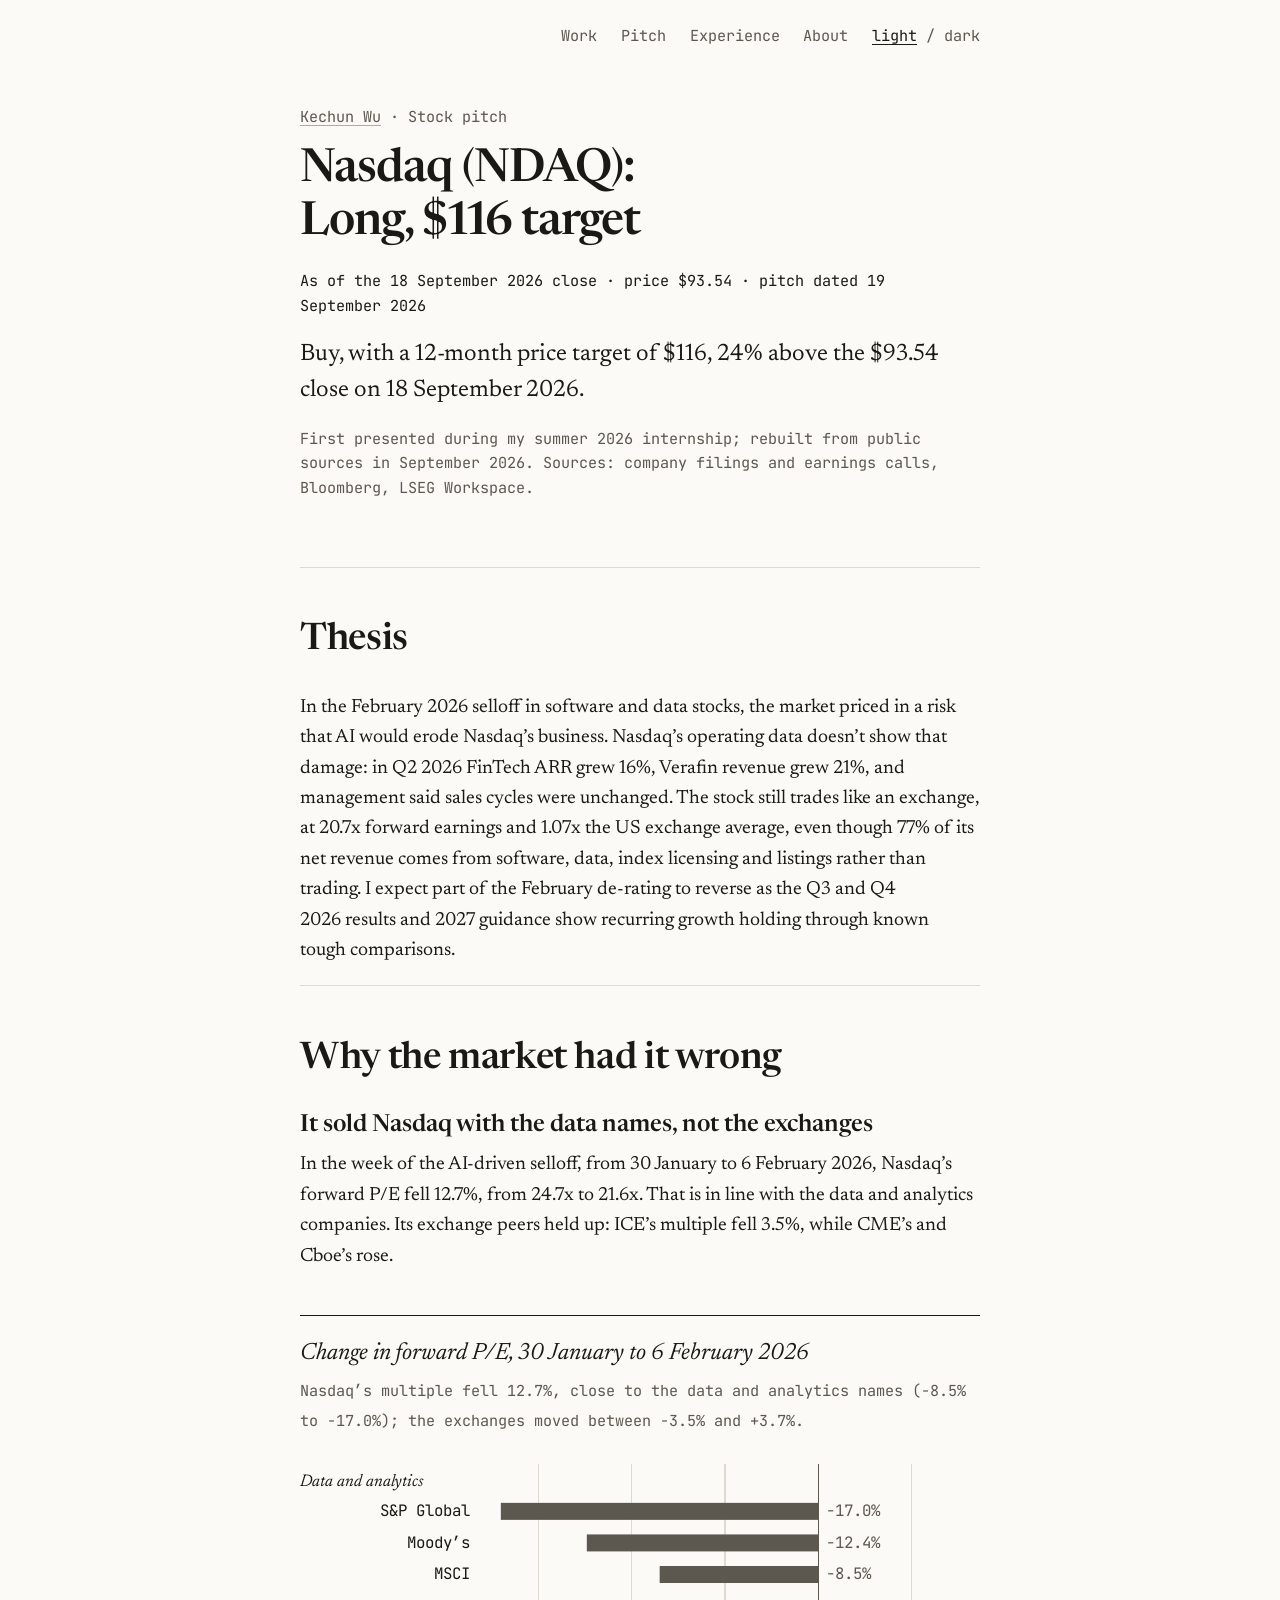
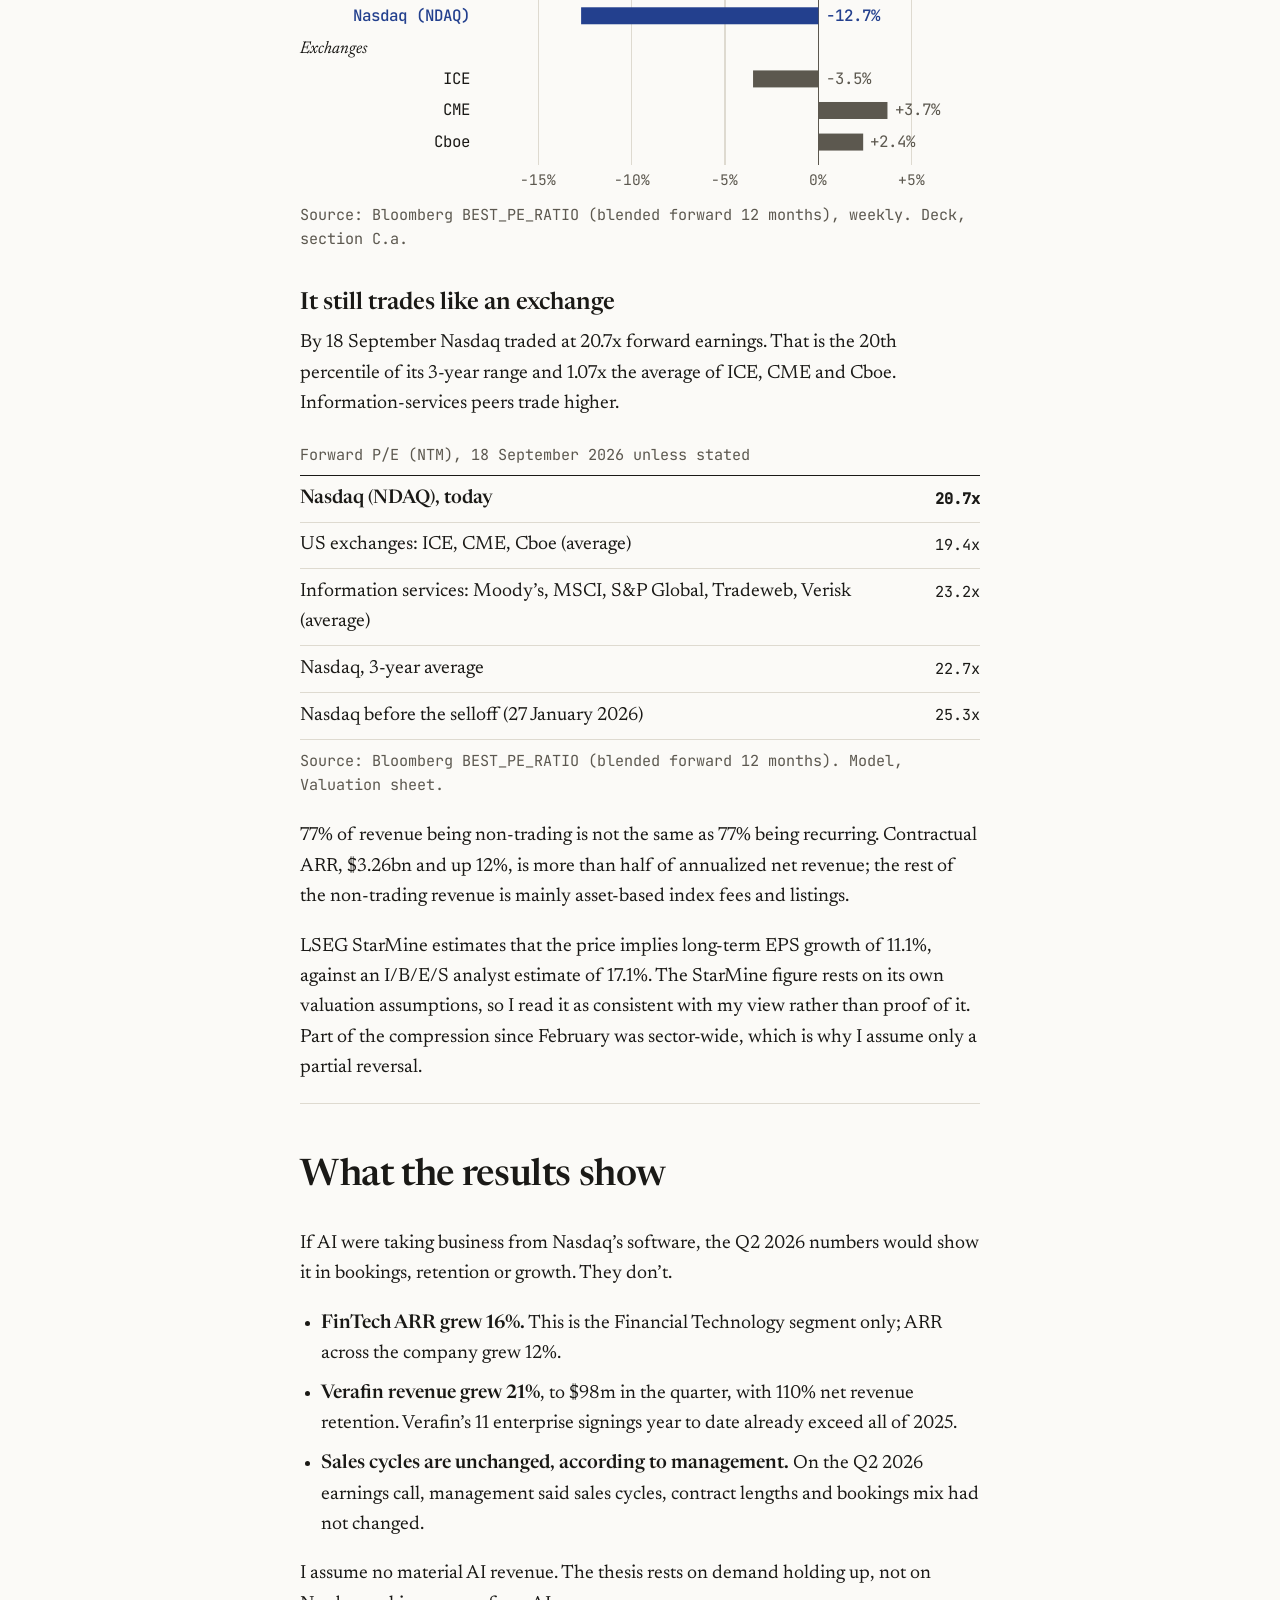
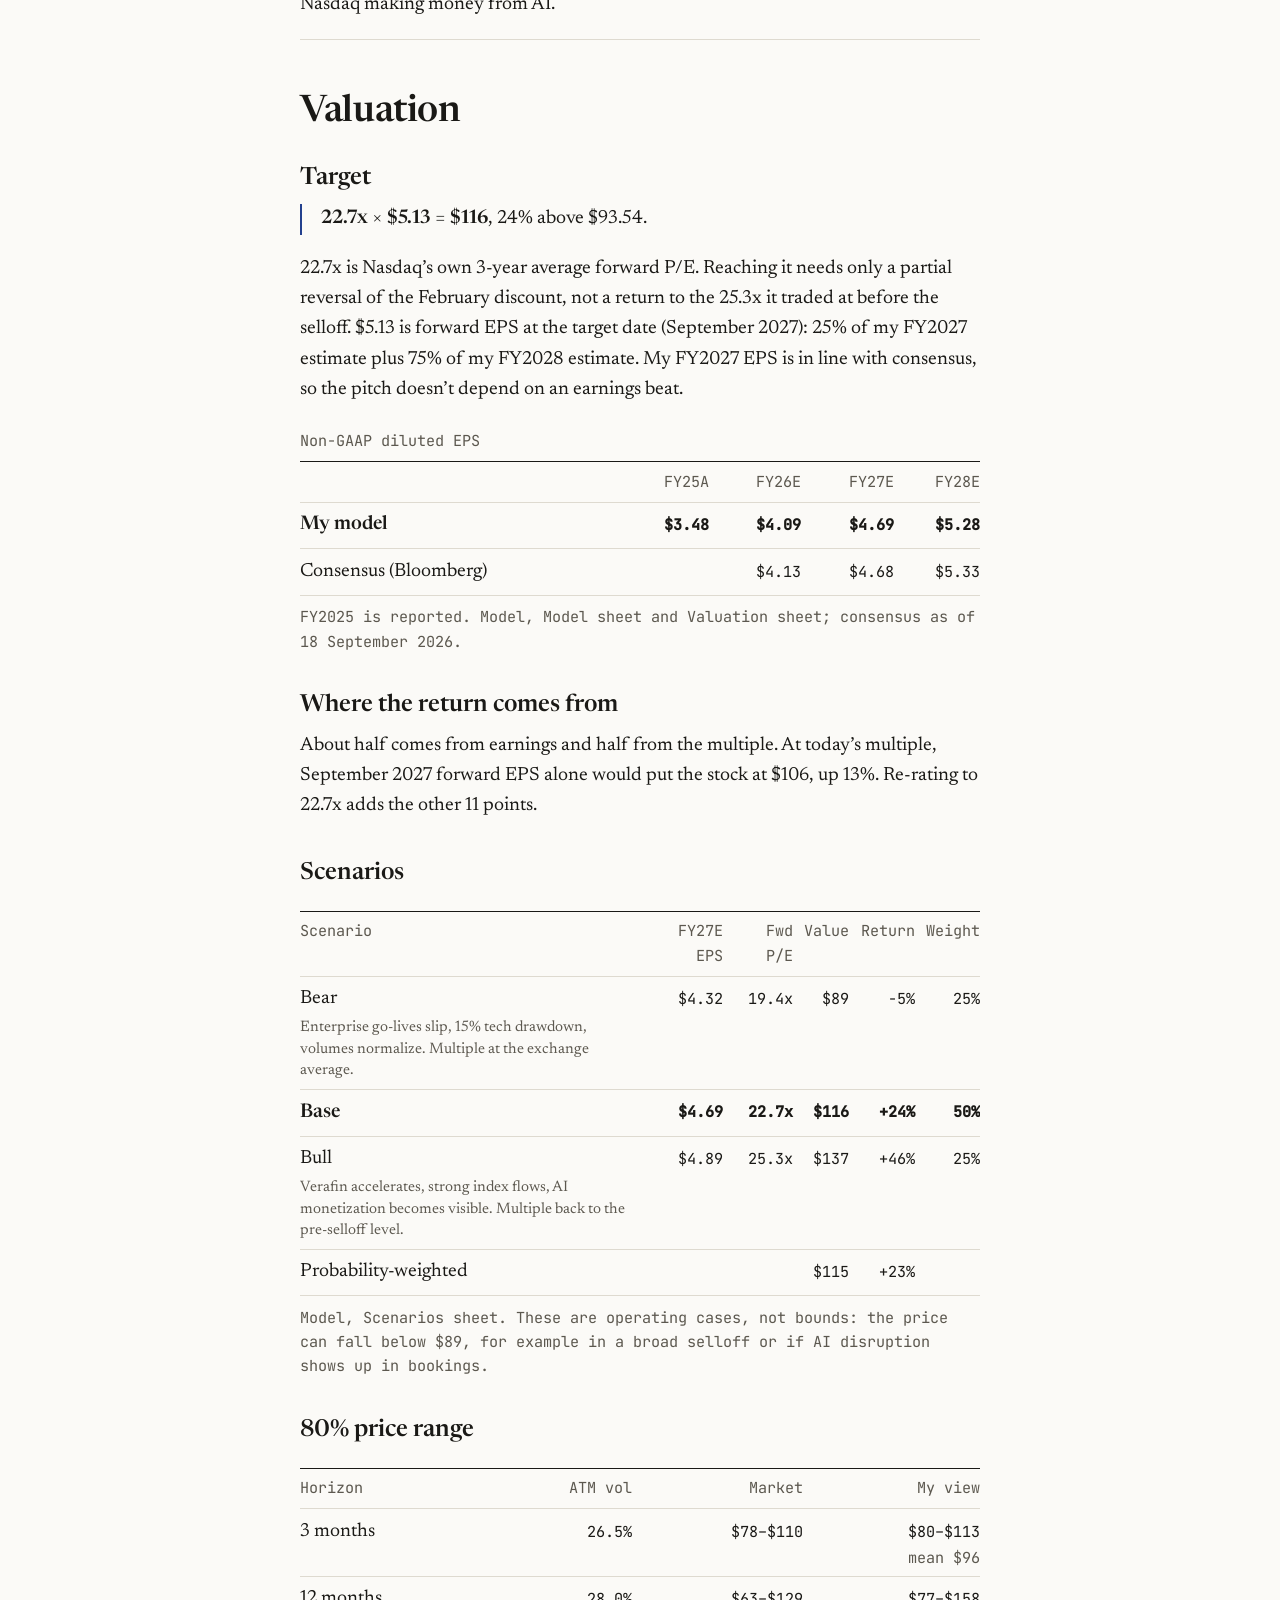
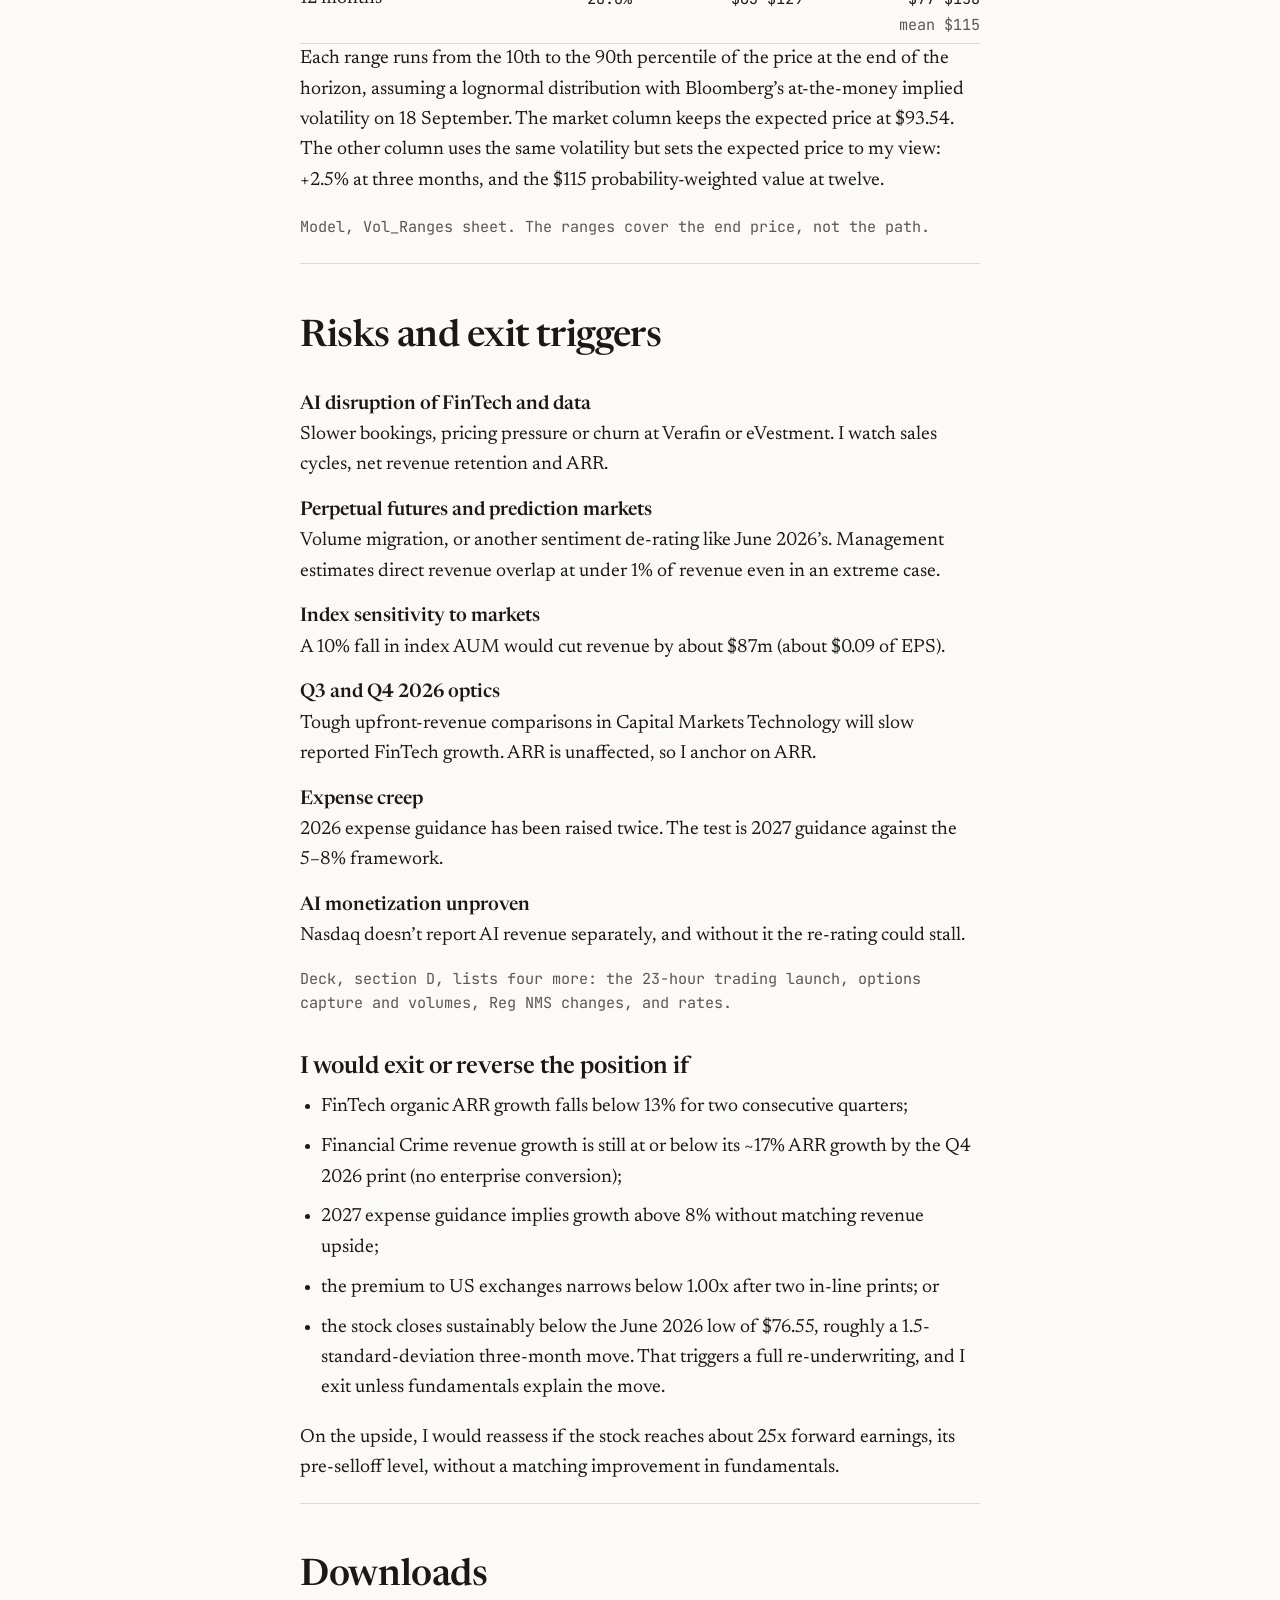
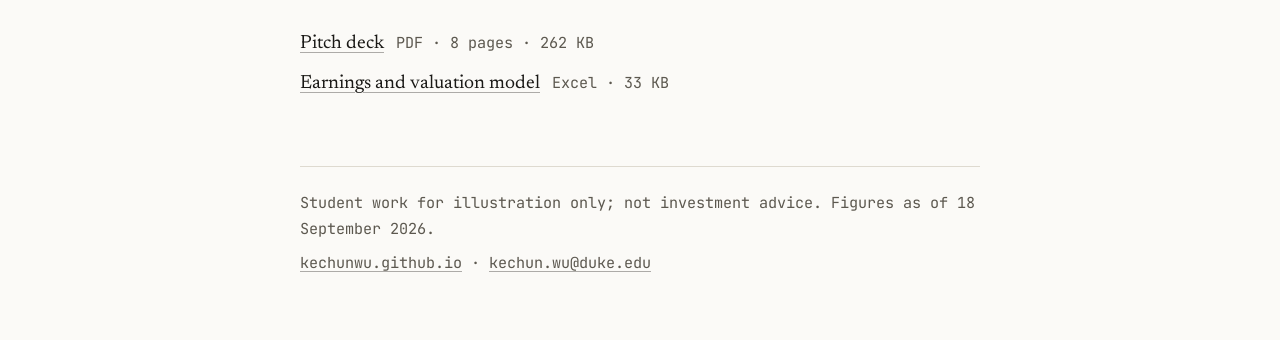
==== pitches/ndaq/index.html @ 81fe4d4b "Add NDAQ stock pitch page and homepage entry New static page at /pitches/ndaq/ presenting the Nasdaq" ====
<!doctype html>
<html lang="en">
<head>
<meta charset="utf-8">
<meta name="viewport" content="width=device-width, initial-scale=1">
<title>Nasdaq (NDAQ): Long, $116 target · Kechun Wu</title>
<meta name="description" content="Kechun Wu’s long pitch on Nasdaq (NDAQ), as of the 18 September 2026 close: Buy, 12-month target $116. Built from public filings, Bloomberg and LSEG data.">
<meta name="author" content="Kechun Wu">
<link rel="canonical" href="https://kechunwu.github.io/pitches/ndaq/">
<meta name="color-scheme" content="light dark">
<meta name="theme-color" content="#FBFAF7" media="(prefers-color-scheme: light)">
<meta name="theme-color" content="#1C1A17" media="(prefers-color-scheme: dark)">

<meta property="og:type" content="article">
<meta property="og:site_name" content="Kechun Wu">
<meta property="og:url" content="https://kechunwu.github.io/pitches/ndaq/">
<meta property="og:title" content="Nasdaq (NDAQ): Long, $116 target">
<meta property="og:description" content="Stock pitch by Kechun Wu, as of the 18 September 2026 close. Student work; not investment advice.">
<meta name="twitter:card" content="summary">

<link rel="icon" href="/favicon.svg" type="image/svg+xml">
<link rel="apple-touch-icon" href="/assets/img/apple-touch-icon.png">
<link rel="preload" href="/assets/fonts/newsreader-400.woff2" as="font" type="font/woff2" crossorigin>
<link rel="preload" href="/assets/fonts/newsreader-600.woff2" as="font" type="font/woff2" crossorigin>
<script>
  try { var t = localStorage.getItem("theme"); if (t === "light" || t === "dark") document.documentElement.dataset.theme = t; } catch (e) {}
  document.documentElement.classList.add("js");
</script>
<link rel="stylesheet" href="/assets/site.css">
</head>
<body class="pitch">
<a class="skip" href="#thesis">Skip to the thesis</a>

<!-- All figures on this page come from the deck and model in /pitches/ndaq/source/
     (data as of the 18-Sep-2026 close). Do not update them from later prices. -->

<header class="masthead">
  <nav class="topbar" aria-label="Site">
    <a href="/#work">Work</a>
    <a href="/#pitch">Pitch</a>
    <a href="/#experience">Experience</a>
    <a href="/#about">About</a>
    <button type="button" class="theme-toggle" id="theme-toggle" aria-label="light / dark theme">
      <span data-mode="light">light</span> / <span data-mode="dark">dark</span>
    </button>
  </nav>

  <p class="meta crumb"><a href="/">Kechun Wu</a> · Stock pitch</p>
  <h1>Nasdaq (NDAQ): Long, $116 target</h1>

  <p class="asof meta">As of the 18 September 2026 close · price $93.54 · pitch dated 19 September 2026</p>

  <p class="intro">Buy, with a 12-month price target of $116, 24% above the $93.54 close on 18 September 2026.</p>

  <p class="provenance meta">First presented during my summer 2026 internship; rebuilt from public sources in September 2026. Sources: company filings and earnings calls, Bloomberg, LSEG Workspace.</p>
</header>

<main>
<!-- ===================== 1. THESIS ===================== -->
<section id="thesis" class="section">
  <h2>Thesis</h2>
  <p>In the February 2026 selloff in software and data stocks, the market priced in a risk that AI would erode Nasdaq’s business. Nasdaq’s operating data doesn’t show that damage: in Q2 2026 FinTech ARR grew 16%, Verafin revenue grew 21%, and management said sales cycles were unchanged. The stock still trades like an exchange, at 20.7x forward earnings and 1.07x the US exchange average, even though 77% of its net revenue comes from software, data, index licensing and listings rather than trading. I expect part of the February de-rating to reverse as the Q3 and Q4 2026 results and 2027 guidance show recurring growth holding through known tough comparisons.</p>
</section>

<!-- ===================== 2. WHY THE MARKET HAD IT WRONG ===================== -->
<section id="mispricing" class="section">
  <h2>Why the market had it wrong</h2>

  <h3>It sold Nasdaq with the data names, not the exchanges</h3>
  <p>In the week of the AI-driven selloff, from 30 January to 6 February 2026, Nasdaq’s forward P/E fell 12.7%, from 24.7x to 21.6x. That is in line with the data and analytics companies. Its exchange peers held up: ICE’s multiple fell 3.5%, while CME’s and Cboe’s rose.</p>

  <figure class="chart" id="drawdown">
    <figcaption class="chart-head">
      <span class="chart-title" id="dd-title">Change in forward P/E, 30 January to 6 February 2026</span>
      <span class="meta" id="dd-desc">Nasdaq’s multiple fell 12.7%, close to the data and analytics names (−8.5% to −17.0%); the exchanges moved between −3.5% and +3.7%.</span>
    </figcaption>
    <div class="chart-svg">
      <svg viewBox="0 0 560 284" role="img" aria-labelledby="dd-title dd-desc">
        <line class="grid" x1="196.2" x2="196.2" y1="14" y2="262"/>
        <text x="196.2" y="278" text-anchor="middle">−15%</text>
        <line class="grid" x1="273.1" x2="273.1" y1="14" y2="262"/>
        <text x="273.1" y="278" text-anchor="middle">−10%</text>
        <line class="grid" x1="350.0" x2="350.0" y1="14" y2="262"/>
        <text x="350.0" y="278" text-anchor="middle">−5%</text>
        <line class="axis" x1="426.9" x2="426.9" y1="14" y2="262"/>
        <text x="426.9" y="278" text-anchor="middle">0%</text>
        <line class="grid" x1="503.8" x2="503.8" y1="14" y2="262"/>
        <text x="503.8" y="278" text-anchor="middle">+5%</text>
        <text class="grp" x="0" y="32">Data and analytics</text>
        <text class="name" x="140" y="57" text-anchor="end">S&amp;P Global</text>
        <rect class="bar" x="165.4" y="46" width="261.5" height="14"/>
        <text class="val" x="432.9" y="57">−17.0%</text>
        <text class="name" x="140" y="83" text-anchor="end">Moody’s</text>
        <rect class="bar" x="236.2" y="72" width="190.8" height="14"/>
        <text class="val" x="432.9" y="83">−12.4%</text>
        <text class="name" x="140" y="109" text-anchor="end">MSCI</text>
        <rect class="bar" x="296.2" y="98" width="130.8" height="14"/>
        <text class="val" x="432.9" y="109">−8.5%</text>
        <text class="name key" x="140" y="143" text-anchor="end">Nasdaq (NDAQ)</text>
        <rect class="bar key" x="231.5" y="132" width="195.4" height="14"/>
        <text class="val key" x="432.9" y="143">−12.7%</text>
        <text class="grp" x="0" y="170">Exchanges</text>
        <text class="name" x="140" y="195" text-anchor="end">ICE</text>
        <rect class="bar" x="373.1" y="184" width="53.8" height="14"/>
        <text class="val" x="432.9" y="195">−3.5%</text>
        <text class="name" x="140" y="221" text-anchor="end">CME</text>
        <rect class="bar" x="426.9" y="210" width="56.9" height="14"/>
        <text class="val" x="489.8" y="221">+3.7%</text>
        <text class="name" x="140" y="247" text-anchor="end">Cboe</text>
        <rect class="bar" x="426.9" y="236" width="36.9" height="14"/>
        <text class="val" x="469.8" y="247">+2.4%</text>
      </svg>
    </div>
    <p class="meta chart-source">Source: Bloomberg BEST_PE_RATIO (blended forward 12 months), weekly. Deck, section C.a.</p>
  </figure>

  <h3>It still trades like an exchange</h3>
  <p>By 18 September Nasdaq traded at 20.7x forward earnings. That is the 20th percentile of its 3-year range and 1.07x the average of ICE, CME and Cboe. Information-services peers trade higher.</p>

  <div class="table-wrap">
    <table>
      <caption class="meta">Forward P/E (NTM), 18 September 2026 unless stated</caption>
      <tbody>
        <tr class="key"><th scope="row">Nasdaq (NDAQ), today</th><td>20.7x</td></tr>
        <tr><th scope="row">US exchanges: ICE, CME, Cboe (average)</th><td>19.4x</td></tr>
        <tr><th scope="row">Information services: Moody’s, MSCI, S&amp;P Global, Tradeweb, Verisk (average)</th><td>23.2x</td></tr>
        <tr><th scope="row">Nasdaq, 3-year average</th><td>22.7x</td></tr>
        <tr><th scope="row">Nasdaq before the selloff (27 January 2026)</th><td>25.3x</td></tr>
      </tbody>
    </table>
  </div>
  <p class="meta table-note">Source: Bloomberg BEST_PE_RATIO (blended forward 12 months). Model, Valuation sheet.</p>

  <p>77% of revenue being non-trading is not the same as 77% being recurring. Contractual ARR, $3.26bn and up 12%, is more than half of annualized net revenue; the rest of the non-trading revenue is mainly asset-based index fees and listings.</p>
  <p>LSEG StarMine estimates that the price implies long-term EPS growth of 11.1%, against an I/B/E/S analyst estimate of 17.1%. The StarMine figure rests on its own valuation assumptions, so I read it as consistent with my view rather than proof of it. Part of the compression since February was sector-wide, which is why I assume only a partial reversal.</p>
</section>

<!-- ===================== 3. WHAT THE RESULTS SHOW ===================== -->
<section id="results" class="section">
  <h2>What the results show</h2>
  <p>If AI were taking business from Nasdaq’s software, the Q2 2026 numbers would show it in bookings, retention or growth. They don’t.</p>
  <ul class="plain">
    <li><strong>FinTech ARR grew 16%.</strong> This is the Financial Technology segment only; ARR across the company grew 12%.</li>
    <li><strong>Verafin revenue grew 21%</strong>, to $98m in the quarter, with 110% net revenue retention. Verafin’s 11 enterprise signings year to date already exceed all of 2025.</li>
    <li><strong>Sales cycles are unchanged, according to management.</strong> On the Q2 2026 earnings call, management said sales cycles, contract lengths and bookings mix had not changed.</li>
  </ul>
  <p>I assume no material AI revenue. The thesis rests on demand holding up, not on Nasdaq making money from AI.</p>
</section>

<!-- ===================== 4. VALUATION ===================== -->
<section id="valuation" class="section">
  <h2>Valuation</h2>

  <h3>Target</h3>
  <p class="finding"><strong>22.7x × $5.13 = $116</strong>, 24% above $93.54.</p>
  <p>22.7x is Nasdaq’s own 3-year average forward P/E. Reaching it needs only a partial reversal of the February discount, not a return to the 25.3x it traded at before the selloff. $5.13 is forward EPS at the target date (September 2027): 25% of my FY2027 estimate plus 75% of my FY2028 estimate. My FY2027 EPS is in line with consensus, so the pitch doesn’t depend on an earnings beat.</p>

  <div class="table-wrap">
    <table class="num">
      <caption class="meta">Non-GAAP diluted EPS</caption>
      <thead><tr><th scope="col"></th><th scope="col">FY25A</th><th scope="col">FY26E</th><th scope="col">FY27E</th><th scope="col">FY28E</th></tr></thead>
      <tbody>
        <tr class="key"><th scope="row">My model</th><td>$3.48</td><td>$4.09</td><td>$4.69</td><td>$5.28</td></tr>
        <tr><th scope="row">Consensus (Bloomberg)</th><td></td><td>$4.13</td><td>$4.68</td><td>$5.33</td></tr>
      </tbody>
    </table>
  </div>
  <p class="meta table-note">FY2025 is reported. Model, Model sheet and Valuation sheet; consensus as of 18 September 2026.</p>

  <h3>Where the return comes from</h3>
  <p>About half comes from earnings and half from the multiple. At today’s multiple, September 2027 forward EPS alone would put the stock at $106, up 13%. Re-rating to 22.7x adds the other 11 points.</p>

  <h3>Scenarios</h3>
  <div class="table-wrap">
    <table class="num scenarios">
      <thead><tr><th scope="col">Scenario</th><th scope="col">FY27E EPS</th><th scope="col">Fwd P/E</th><th scope="col">Value</th><th scope="col">Return</th><th scope="col">Weight</th></tr></thead>
      <tbody>
        <tr><th scope="row">Bear<span class="desc">Enterprise go-lives slip, 15% tech drawdown, volumes normalize. Multiple at the exchange average.</span></th><td>$4.32</td><td>19.4x</td><td>$89</td><td>−5%</td><td>25%</td></tr>
        <tr class="key"><th scope="row">Base</th><td>$4.69</td><td>22.7x</td><td>$116</td><td>+24%</td><td>50%</td></tr>
        <tr><th scope="row">Bull<span class="desc">Verafin accelerates, strong index flows, AI monetization becomes visible. Multiple back to the pre-selloff level.</span></th><td>$4.89</td><td>25.3x</td><td>$137</td><td>+46%</td><td>25%</td></tr>
        <tr class="total"><th scope="row">Probability-weighted</th><td></td><td></td><td>$115</td><td>+23%</td><td></td></tr>
      </tbody>
    </table>
  </div>
  <p class="meta table-note">Model, Scenarios sheet. These are operating cases, not bounds: the price can fall below $89, for example in a broad selloff or if AI disruption shows up in bookings.</p>

  <h3>80% price range</h3>
  <div class="table-wrap">
    <table class="num">
      <thead><tr><th scope="col">Horizon</th><th scope="col">ATM vol</th><th scope="col">Market</th><th scope="col">My view</th></tr></thead>
      <tbody>
        <tr><th scope="row">3 months</th><td>26.5%</td><td>$78–$110</td><td>$80–$113<span class="desc">mean $96</span></td></tr>
        <tr><th scope="row">12 months</th><td>28.0%</td><td>$63–$129</td><td>$77–$158<span class="desc">mean $115</span></td></tr>
      </tbody>
    </table>
  </div>
  <p>Each range runs from the 10th to the 90th percentile of the price at the end of the horizon, assuming a lognormal distribution with Bloomberg’s at-the-money implied volatility on 18 September. The market column keeps the expected price at $93.54. The other column uses the same volatility but sets the expected price to my view: +2.5% at three months, and the $115 probability-weighted value at twelve.</p>
  <p class="meta table-note">Model, Vol_Ranges sheet. The ranges cover the end price, not the path.</p>
</section>

<!-- ===================== 5. RISKS AND EXIT TRIGGERS ===================== -->
<section id="risks" class="section">
  <h2>Risks and exit triggers</h2>
  <dl class="risks">
    <dt>AI disruption of FinTech and data</dt>
    <dd>Slower bookings, pricing pressure or churn at Verafin or eVestment. I watch sales cycles, net revenue retention and ARR.</dd>
    <dt>Perpetual futures and prediction markets</dt>
    <dd>Volume migration, or another sentiment de-rating like June 2026’s. Management estimates direct revenue overlap at under 1% of revenue even in an extreme case.</dd>
    <dt>Index sensitivity to markets</dt>
    <dd>A 10% fall in index AUM would cut revenue by about $87m (about $0.09 of EPS).</dd>
    <dt>Q3 and Q4 2026 optics</dt>
    <dd>Tough upfront-revenue comparisons in Capital Markets Technology will slow reported FinTech growth. ARR is unaffected, so I anchor on ARR.</dd>
    <dt>Expense creep</dt>
    <dd>2026 expense guidance has been raised twice. The test is 2027 guidance against the 5–8% framework.</dd>
    <dt>AI monetization unproven</dt>
    <dd>Nasdaq doesn’t report AI revenue separately, and without it the re-rating could stall.</dd>
  </dl>
  <p class="meta table-note">Deck, section D, lists four more: the 23-hour trading launch, options capture and volumes, Reg NMS changes, and rates.</p>

  <h3>I would exit or reverse the position if</h3>
  <ul class="plain">
    <li>FinTech organic ARR growth falls below 13% for two consecutive quarters;</li>
    <li>Financial Crime revenue growth is still at or below its ~17% ARR growth by the Q4 2026 print (no enterprise conversion);</li>
    <li>2027 expense guidance implies growth above 8% without matching revenue upside;</li>
    <li>the premium to US exchanges narrows below 1.00x after two in-line prints; or</li>
    <li>the stock closes sustainably below the June 2026 low of $76.55, roughly a 1.5-standard-deviation three-month move. That triggers a full re-underwriting, and I exit unless fundamentals explain the move.</li>
  </ul>
  <p>On the upside, I would reassess if the stock reaches about 25x forward earnings, its pre-selloff level, without a matching improvement in fundamentals.</p>
</section>

<!-- ===================== 6. WHAT'S HAPPENED SINCE ===================== -->
<!-- PLACEHOLDER for Kechun to fill in. The section is hidden until you do:
     write the update in the <p> below (date it, e.g. "As of [date]: ..."),
     then delete the `hidden` attribute on the <section>. Keep the figures
     above unchanged; they are as of the 18-Sep-2026 close. -->
<section id="since" class="section" hidden>
  <h2>What’s happened since</h2>
  <p></p>
</section>

<!-- ===================== 7. DOWNLOADS ===================== -->
<section id="downloads" class="section">
  <h2>Downloads</h2>
  <ul class="plain downloads">
    <li><a href="/pitches/ndaq/source/Kechun_Wu_NDAQ_Long.pdf">Pitch deck</a> <span class="meta">PDF · 8 pages · 262 KB</span></li>
    <li><a href="/pitches/ndaq/source/Kechun_Wu_NDAQ_Model.xlsx">Earnings and valuation model</a> <span class="meta">Excel · 33 KB</span></li>
  </ul>
</section>
</main>

<footer class="colophon">
  <p>Student work for illustration only; not investment advice. Figures as of 18 September 2026.</p>
  <p><a href="/">kechunwu.github.io</a> · <a href="mailto:kechun.wu@duke.edu">kechun.wu@duke.edu</a></p>
</footer>

<script src="/assets/site.js" defer></script>
</body>
</html>
---- assets/site.css ----
/* kechunwu.github.io — one serif, one mono, one accent. */

@font-face { font-family: "Newsreader"; src: url("/assets/fonts/newsreader-400.woff2") format("woff2"); font-weight: 400; font-style: normal; font-display: swap; }
@font-face { font-family: "Newsreader"; src: url("/assets/fonts/newsreader-400-italic.woff2") format("woff2"); font-weight: 400; font-style: italic; font-display: swap; }
@font-face { font-family: "Newsreader"; src: url("/assets/fonts/newsreader-600.woff2") format("woff2"); font-weight: 600; font-style: normal; font-display: swap; }
@font-face { font-family: "JetBrains Mono"; src: url("/assets/fonts/jetbrains-mono-400.woff2") format("woff2"); font-weight: 400; font-style: normal; font-display: swap; }
@font-face { font-family: "JetBrains Mono"; src: url("/assets/fonts/jetbrains-mono-500.woff2") format("woff2"); font-weight: 500; font-style: normal; font-display: swap; }

:root {
  --paper: #FBFAF7;
  --ink: #1A1916;
  --muted: #5C584F;
  --rule: #DEDAD0;
  --accent: #23408E;
  --accent-wash: rgba(35, 64, 142, .07);
  --up: #1E6B3C;
  --down: #A3312A;
  --serif: "Newsreader", "Iowan Old Style", "Palatino Linotype", Georgia, serif;
  --mono: "JetBrains Mono", ui-monospace, "SFMono-Regular", Menlo, Consolas, monospace;
  /* 1.25 type scale on a 19px base */
  --step--2: .64rem;
  --step--1: .8rem;
  --step-0: 1rem;
  --step-1: 1.25rem;
  --step-2: 1.5625rem;
  --step-3: 1.953rem;
  --step-4: clamp(2.441rem, 7vw, 3.815rem);
  --text: 680px;
  --wide: 960px;
  --gutter: 16px;
  color-scheme: light;
}
@media (prefers-color-scheme: dark) {
  :root:not([data-theme="light"]) {
    --paper: #1C1A17; --ink: #ECE7DD; --muted: #A69F92; --rule: #3A3630;
    --accent: #A3B8F0; --accent-wash: rgba(163, 184, 240, .13);
    --up: #74C493; --down: #F0928A; color-scheme: dark;
  }
}
:root[data-theme="dark"] {
  --paper: #1C1A17; --ink: #ECE7DD; --muted: #A69F92; --rule: #3A3630;
  --accent: #A3B8F0; --accent-wash: rgba(163, 184, 240, .13);
  --up: #74C493; --down: #F0928A; color-scheme: dark;
}

*, *::before, *::after { box-sizing: border-box; }
html { font-size: 19px; -webkit-text-size-adjust: 100%; text-size-adjust: 100%; hanging-punctuation: first allow-end last; }
@media (max-width: 480px) { html { font-size: 18px; } }
body {
  margin: 0; background: var(--paper); color: var(--ink);
  font: 400 var(--step-0)/1.6 var(--serif);
  font-variant-numeric: lining-nums proportional-nums;
  font-kerning: normal; text-rendering: optimizeLegibility; -webkit-font-smoothing: antialiased;
  overflow-x: clip;
}
::selection { background: var(--accent); color: var(--paper); }

/* ---------- Column ---------- */
.masthead, .section, .colophon {
  width: min(var(--text), 100% - 2 * var(--gutter));
  margin-inline: auto;
}
.breakout {
  width: min(var(--wide), 100vw - 2 * var(--gutter));
  margin-left: 50%; transform: translateX(-50%);
}

/* ---------- Type ---------- */
h1, h2, h3 { font-weight: 600; line-height: 1.15; margin: 0; text-wrap: balance; }
h1 { font-size: var(--step-4); letter-spacing: -.02em; }
h2 { font-size: var(--step-3); letter-spacing: -.01em; margin-bottom: 1.6rem; }
h3 { font-size: var(--step-2); }
p { margin: 0 0 1rem; text-wrap: pretty; }
em, .question { font-style: italic; }
strong { font-weight: 600; }

a { color: inherit; text-decoration: underline; text-decoration-color: color-mix(in srgb, var(--ink) 35%, transparent); text-decoration-thickness: 1px; text-underline-offset: .2em; transition: color .15s, text-decoration-color .15s; }
a:hover { color: var(--accent); text-decoration-color: var(--accent); }
:focus-visible { outline: 2px solid var(--accent); outline-offset: 3px; border-radius: 2px; }

.meta, .stack, .live, .pron, .topbar, .colophon, time {
  font-family: var(--mono); font-size: var(--step--1); font-variant-numeric: tabular-nums; letter-spacing: 0;
}
.meta { color: var(--muted); }

.skip { position: absolute; left: -9999px; }
.skip:focus { left: var(--gutter); top: var(--gutter); background: var(--paper); padding: .3rem .6rem; z-index: 10; }
.sr-only { position: absolute; width: 1px; height: 1px; overflow: hidden; clip: rect(0 0 0 0); white-space: nowrap; }

/* ---------- Header ---------- */
.masthead { padding-top: 1.25rem; padding-bottom: 2.5rem; }
.topbar { display: flex; justify-content: flex-end; align-items: baseline; gap: 1.25rem; margin-bottom: 4.5rem; color: var(--muted); }
.topbar a { color: var(--muted); text-decoration: none; }
.topbar a:hover { color: var(--accent); text-decoration: underline; }
.theme-toggle { font: inherit; color: var(--muted); background: none; border: 0; padding: 0; cursor: pointer; }
.theme-toggle span { text-decoration: none; }
.theme-toggle span.on { color: var(--ink); text-decoration: underline; text-underline-offset: .2em; }
.theme-toggle:hover span { color: var(--accent); }

.portrait { width: 120px; height: 120px; border-radius: 50%; margin-bottom: 1.5rem; }
.pron { font-weight: 400; color: var(--muted); letter-spacing: 0; vertical-align: .9em; margin-left: .35em; white-space: nowrap; }
.intro { font-size: var(--step-1); line-height: 1.5; margin: 1.25rem 0 1.25rem; }
.contact { margin: 0; }

/* Live strip */
.live { margin: 2rem 0 0; padding: .6rem 0; border-top: 1px solid var(--rule); border-bottom: 1px solid var(--rule); color: var(--ink); line-height: 1.7; }
.live > span { white-space: nowrap; }
.live > span.sep { white-space: normal; }
.live .sep { color: var(--muted); }
.live .asof { white-space: normal !important; }
.live .up { color: var(--up); }
.live .down { color: var(--down); }
.live .ok { color: var(--accent); }
.live .asof { color: var(--muted); display: block; }
.live.stale, .live.stale .up, .live.stale .down, .live.stale .ok { color: var(--muted); }

/* ---------- Sections ---------- */
.section { padding-top: 3.5rem; border-top: 1px solid var(--rule); margin-top: 1rem; }
#work { border-top: 0; padding-top: 1.5rem; }

.entry { padding-bottom: 3.5rem; }
.entry + .entry { padding-top: 3rem; border-top: 1px solid var(--rule); }
.entry h3 { margin-bottom: .35rem; }
.question { font-size: var(--step-1); line-height: 1.4; color: var(--muted); margin-bottom: 1.4rem; }
.finding { padding-left: 1rem; border-left: 2px solid var(--accent); }
.finding strong { font-weight: 600; }
.limit { color: var(--muted); }
.stack { color: var(--muted); margin: 1.5rem 0 .5rem; }
.links { display: flex; flex-wrap: wrap; gap: .4rem 1.4rem; margin: 0; }

figure { margin-block: 2.25rem 1.75rem; }
figcaption.meta, .chart-source { margin-top: .6rem; }

/* ---------- Earnings Desk demo ---------- */
.demo { border-top: 1px solid var(--ink); border-bottom: 1px solid var(--rule); padding: 1.1rem 0 1rem; }
.demo-head { display: flex; flex-wrap: wrap; justify-content: space-between; align-items: baseline; gap: .25rem 1rem; margin-bottom: 1rem; }
.demo-title { font-size: var(--step-1); font-style: italic; }
.demo-text { font-size: var(--step-1); line-height: 1.75; margin: 0 0 1.25rem; max-width: 46rem; }
.claim {
  font: inherit; color: inherit; text-align: left; background: none; border: 0; padding: 0 .08em; margin: 0;
  display: inline; cursor: pointer; border-radius: 2px;
  -webkit-box-decoration-break: clone; box-decoration-break: clone;
  text-decoration-line: underline; text-decoration-thickness: 1.5px; text-underline-offset: .25em;
  text-decoration-color: color-mix(in srgb, var(--accent) 55%, transparent);
  transition: background-color .18s ease, text-decoration-color .18s ease;
}
.claim[data-status="sourced"] { text-decoration-style: dotted; }
.claim[data-status="mismatch"], .claim[data-status="unsupported"] { text-decoration-style: wavy; text-decoration-thickness: 1px; text-decoration-color: var(--accent); }
.claim:hover, .claim.active { background: var(--accent-wash); text-decoration-color: var(--accent); }

.claim .mark { font-family: var(--mono); font-size: .62em; vertical-align: .55em; margin-left: .15em; color: var(--accent); font-weight: 500; }

.panels { border-left: 2px solid var(--accent); padding-left: 1rem; min-height: 9.5rem; }
.panel p { margin: 0 0 .5rem; }
.panel-verdict { font-weight: 600; color: var(--accent); }
.panel blockquote { margin: 0 0 .6rem; font-style: italic; }
.panel-src { font-family: var(--mono); font-size: var(--step--1); }
.meta-grid { display: grid; grid-template-columns: max-content minmax(0, 1fr); gap: .15rem 1rem; margin: 0 0 .6rem; font-family: var(--mono); font-size: var(--step--1); font-variant-numeric: tabular-nums; }
.meta-grid dt { color: var(--muted); }
.meta-grid dd { margin: 0; overflow-wrap: anywhere; }
.legend { margin: .9rem 0 0; }
.js .panel { display: none; }
.js .panel.shown { display: block; animation: panel-in .18s ease both; }
.no-js-hint { display: none; }
html:not(.js) .panel + .panel { margin-top: 1rem; padding-top: 1rem; border-top: 1px solid var(--rule); }
@keyframes panel-in { from { opacity: 0; transform: translateY(3px); } to { opacity: 1; transform: none; } }

/* ---------- Chart ---------- */
.chart { border-top: 1px solid var(--ink); padding-top: 1rem; }
.chart-head { display: block; margin-bottom: .5rem; }
.chart-title { display: block; font-size: var(--step-1); font-style: italic; margin-bottom: .2rem; }
.chart-readout { min-height: 1.6em; }
@media (max-width: 600px) { .chart-readout { min-height: 4.8em; } }
.chart-svg svg { display: block; width: 100%; height: auto; overflow: visible; }
.chart-svg text { font-family: var(--mono); font-size: 12px; fill: var(--muted); font-variant-numeric: tabular-nums; }
.chart-svg .grid { stroke: var(--rule); stroke-width: 1; shape-rendering: crispEdges; }
.chart-svg .axis { stroke: var(--muted); stroke-width: 1; shape-rendering: crispEdges; }
.chart-svg .line { fill: none; stroke-width: 2; stroke-linejoin: round; stroke-linecap: round; }
.chart-svg .s-anthropic { stroke: var(--accent); }
.chart-svg .s-openai { stroke: var(--ink); }
.chart-svg .s-google-genai { stroke: var(--muted); stroke-dasharray: 5 4; stroke-width: 1.6; }
.chart-svg .s-mistralai { stroke: var(--muted); stroke-dasharray: 1.5 3.5; stroke-width: 1.6; }
.chart-svg text.lab-anthropic { fill: var(--accent); }
.chart-svg text.lab-openai { fill: var(--ink); }
.chart-svg .cursor { stroke: var(--muted); stroke-width: 1; }
.chart-svg .dot { stroke: var(--paper); stroke-width: 1.5; }

/* ---------- Screenshot ---------- */
.shot img { display: block; width: 100%; height: auto; border: 1px solid var(--rule); }

/* ---------- Experience ---------- */
.cv { list-style: none; margin: 0; padding: 0; }
.cv li { display: grid; grid-template-columns: 7.5rem minmax(0, 1fr); column-gap: 1.25rem; margin-bottom: 1.4rem; }
.cv li > time { grid-row: 1 / span 2; color: var(--muted); padding-top: .3em; white-space: nowrap; }
.cv li p { margin: 0; grid-column: 2; }
.cv-role { font-weight: 600; }
.cv li > p:not(.cv-head) { color: var(--muted); }
@media (max-width: 600px) { .cv li { display: block; } .cv li > time { display: block; padding: 0; } }
.more { margin-top: 1.75rem; }

/* ---------- Colophon ---------- */
.colophon { border-top: 1px solid var(--rule); margin-top: 3.5rem; padding: 1.25rem 0 3rem; color: var(--muted); line-height: 1.7; }
.colophon p { margin: 0 0 .4rem; }
.colophon a { color: var(--muted); }
.colophon a:hover { color: var(--accent); }

/* ---------- Pitch pages (body.pitch) ---------- */
.pitch h1 { font-size: clamp(1.953rem, 6vw, 2.441rem); }
.pitch .topbar { margin-bottom: 3rem; }
.pitch figure { margin-inline: 0; }
.crumb { margin-bottom: .75rem; }
.crumb a { color: var(--muted); }
.pitch .asof { color: var(--ink); margin: 1rem 0 0; }
.pitch .intro { margin: 1rem 0; }
.provenance { margin: 0; }
.pitch .section { padding-top: 2.75rem; }
.pitch .section h3 { font-size: var(--step-1); margin: 2rem 0 .6rem; }
.pitch .section h2 + h3 { margin-top: 0; }
.plain { margin: 0 0 1rem; padding-left: 1.1rem; }
.plain li { margin-bottom: .5rem; }
.downloads { list-style: none; padding: 0; }
.downloads .meta { margin-left: .4rem; }

.table-wrap { overflow-x: auto; margin: 1.25rem 0 0; }
.pitch table { width: 100%; border-collapse: collapse; border-top: 1px solid var(--ink); border-bottom: 1px solid var(--rule); }
.pitch caption { text-align: left; padding-bottom: .4rem; }
.pitch th, .pitch td { padding: .4rem .6rem .4rem 0; border-bottom: 1px solid var(--rule); vertical-align: top; text-align: left; }
.pitch th { font-weight: 400; }
.pitch thead th { font-family: var(--mono); font-size: var(--step--1); color: var(--muted); }
.pitch td { font-family: var(--mono); font-size: var(--step--1); text-align: right; white-space: nowrap; padding-top: .55rem; }
.pitch td:last-child, .pitch th:last-child { padding-right: 0; }
.pitch table.num thead th:not(:first-child) { text-align: right; }
.pitch tr.key th, .pitch tr.key td { font-weight: 600; }
.pitch tr.total th, .pitch tr.total td { border-top: 1px solid var(--ink); }
.pitch .desc { display: block; font-size: var(--step--1); color: var(--muted); line-height: 1.4; margin-top: .15rem; max-width: 22rem; }
.table-note { margin: .5rem 0 1.25rem; }

.risks { margin: 0 0 .5rem; }
.risks dt { font-weight: 600; }
.risks dd { margin: 0 0 .8rem; }

.chart-svg text.grp { fill: var(--ink); font-style: italic; font-family: var(--serif); font-size: 14px; }
.chart-svg text.name { fill: var(--ink); font-size: 13px; }
.chart-svg text.val { font-size: 13px; }
.chart-svg text.key { fill: var(--accent); font-weight: 500; }
.chart-svg .bar { fill: var(--muted); }
.chart-svg .bar.key { fill: var(--accent); }

@media (max-width: 600px) {
  .pitch .topbar { margin-bottom: 2rem; }
  .pitch .desc { max-width: 14rem; }
  .pitch th, .pitch td { padding-right: .4rem; }
  .pitch td, .pitch thead th { font-size: .7rem; }
}

/* ---------- Motion ---------- */
.reveal { opacity: 0; transform: translateY(8px); transition: opacity .2s ease, transform .2s ease; }
.reveal.in { opacity: 1; transform: none; }
@media (prefers-reduced-motion: reduce) {
  *, *::before, *::after { animation: none !important; transition: none !important; scroll-behavior: auto !important; }
  .reveal { opacity: 1; transform: none; }
}

@media (max-width: 600px) {
  .topbar { margin-bottom: 2.75rem; gap: 1rem; }
  .pron { display: block; margin: .4rem 0 0; vertical-align: 0; }
  .demo-text { font-size: var(--step-0); }
  .panels { min-height: 0; }
}

/* ---------- Print: a clean one-page summary ---------- */
@media print {
  @page { margin: 14mm 16mm; }
  html { font-size: 9.5pt; }
  body { line-height: 1.4; }
  :root, :root[data-theme="dark"] { --paper: #fff; --ink: #000; --muted: #444; --rule: #bbb; --accent: #000; }
  body { background: #fff; color: #000; }
  .topbar, .live, figure, .skip, .stack, .limit, #about, .more, .colophon { display: none !important; }
  .section h2 { margin: .2rem 0 .3rem; }
  .contact { margin-top: .3rem; }
  .masthead { padding: 0 0 .5rem; }
  .intro { font-size: 1.1rem; margin: .4rem 0; }
  h1 { font-size: 2rem; }
  h2 { font-size: 1.2rem; margin-bottom: .5rem; }
  h3 { font-size: 1.1rem; display: inline; }
  .question { display: inline; font-size: 1rem; margin-left: .4em; }
  .section, .entry + .entry { padding-top: .6rem; border: 0; margin-top: .4rem; }
  .entry { padding-bottom: .4rem; }
  .entry p { margin-bottom: .25rem; }
  .entry > p:not(.finding):not(.links):not(.question) { display: none; }
  .finding { border: 0; padding: 0; margin-top: .2rem; }
  .links a[href^="http"]::after, .contact a[href^="http"]::after { content: " (" attr(href) ")"; font-family: var(--mono); font-size: .8em; }
  .contact a[href^="mailto:"]::after { content: " (kechun.wu@duke.edu)"; font-family: var(--mono); font-size: .8em; }
  .links a[href^="/"]::after { content: " (kechunwu.github.io" attr(href) ")"; font-family: var(--mono); font-size: .8em; }
  .cv li { margin-bottom: .3rem; break-inside: avoid; grid-template-columns: 6.5rem minmax(0, 1fr); }
  .reveal { opacity: 1 !important; transform: none !important; }
  a { text-decoration: none; }

  /* Homepage pitch entry: one line plus the page link, so the summary stays on one page. */
  #pitch h2 { display: none; }
  #pitch .print-hide, #ndaq .links a + a, #ndaq .question { display: none; }
  #pitch { padding-top: 0 !important; margin-top: 0 !important; }

  /* Pitch pages print in full, not as the one-page summary above. */
  .pitch .crumb { display: none; }
  .pitch figure, .pitch .colophon { display: block !important; }
  .pitch .colophon { margin-top: 1rem; padding: .5rem 0 0; border-top: 1px solid var(--rule); }
  .pitch .colophon p + p { display: none; }
  .pitch .section { padding-top: .8rem; margin-top: .6rem; border-top: 1px solid var(--rule); }
  .pitch h1 { font-size: 1.8rem; }
  .pitch h2 { font-size: 1.25rem; margin-bottom: .4rem; }
  .pitch .section h3 { display: block; font-size: 1.05rem; margin: .8rem 0 .3rem; }
  .pitch figure { break-inside: avoid; margin: .6rem 0; max-width: 15cm; }
  .pitch .chart-svg .bar { fill: #aaa; }
  .pitch .chart-svg .bar.key { fill: #000; }
  .pitch .table-wrap, .pitch tr, .pitch dt, .pitch dd { break-inside: avoid; }
  .pitch h2, .pitch h3 { break-after: avoid; }
  .pitch .table-wrap { overflow: visible; }
  .pitch .downloads a[href^="/"]::after { content: " (kechunwu.github.io" attr(href) ")"; font-family: var(--mono); font-size: .8em; }
}
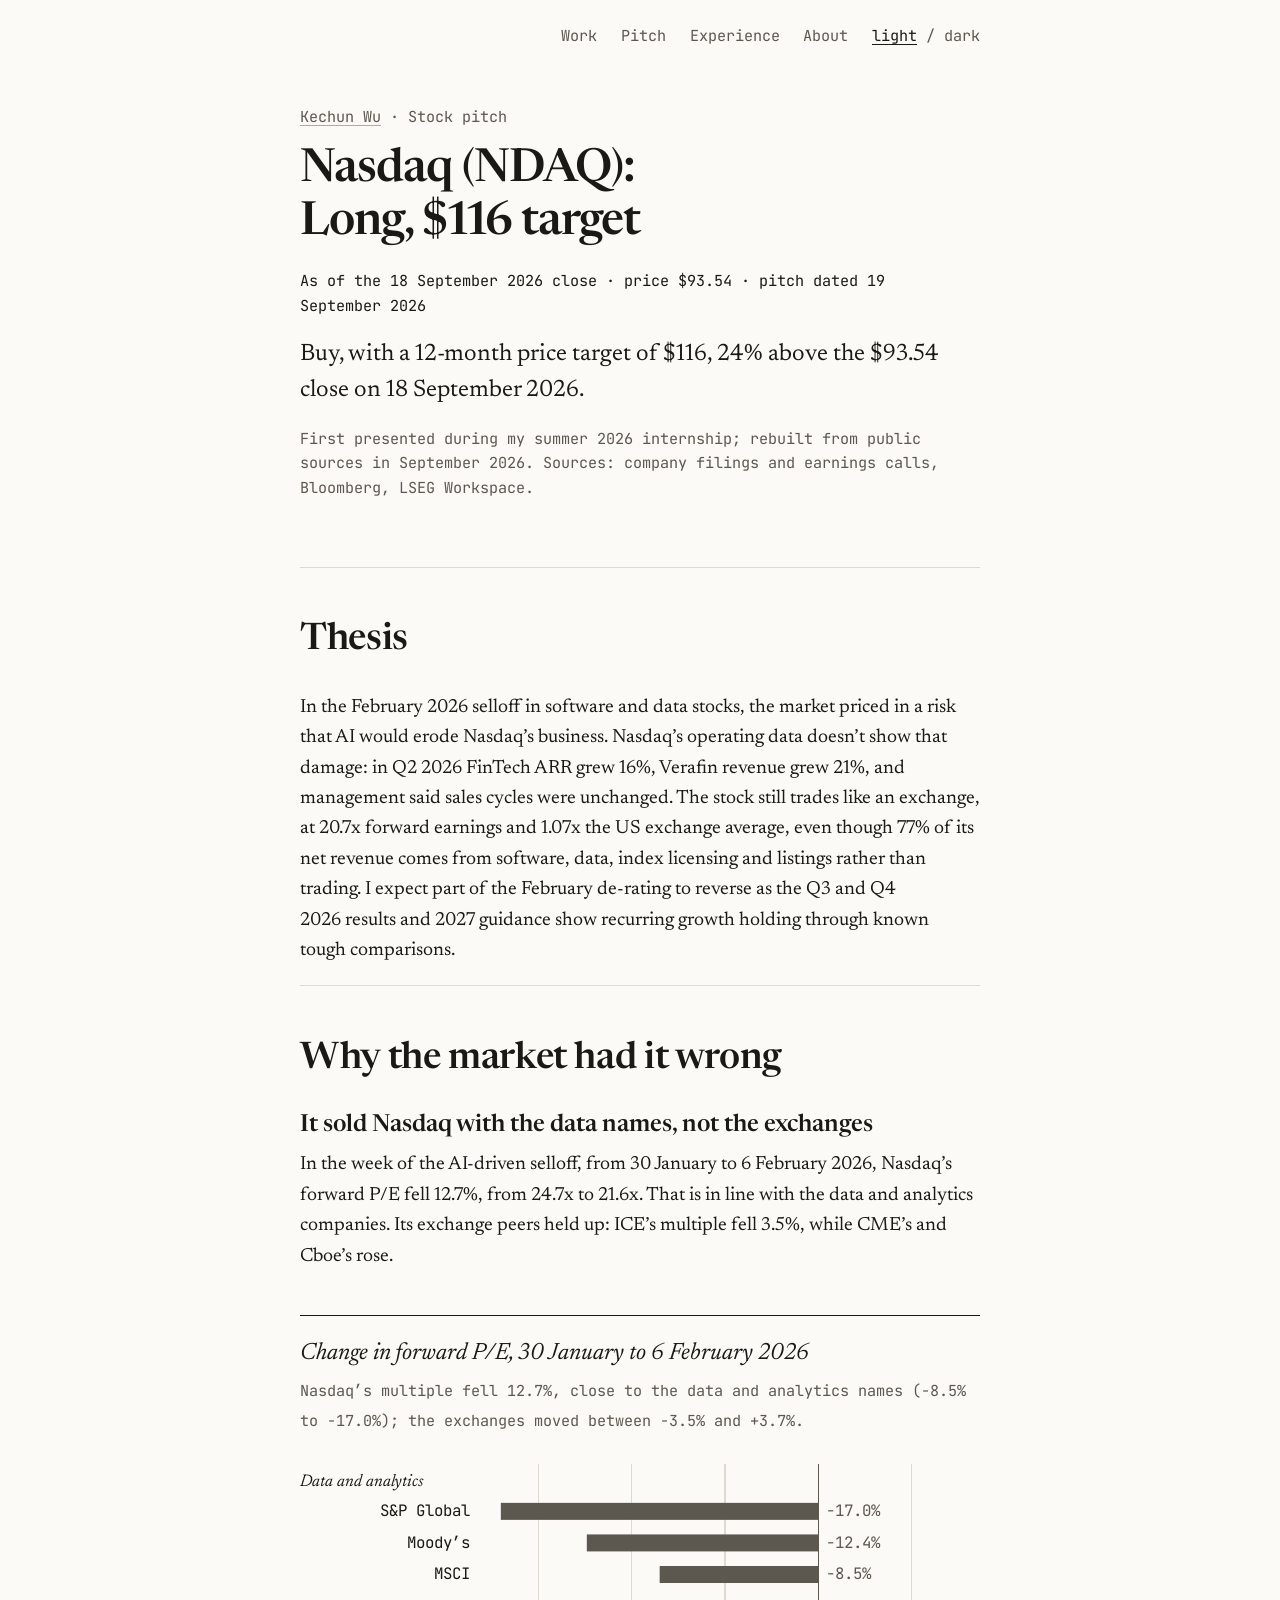
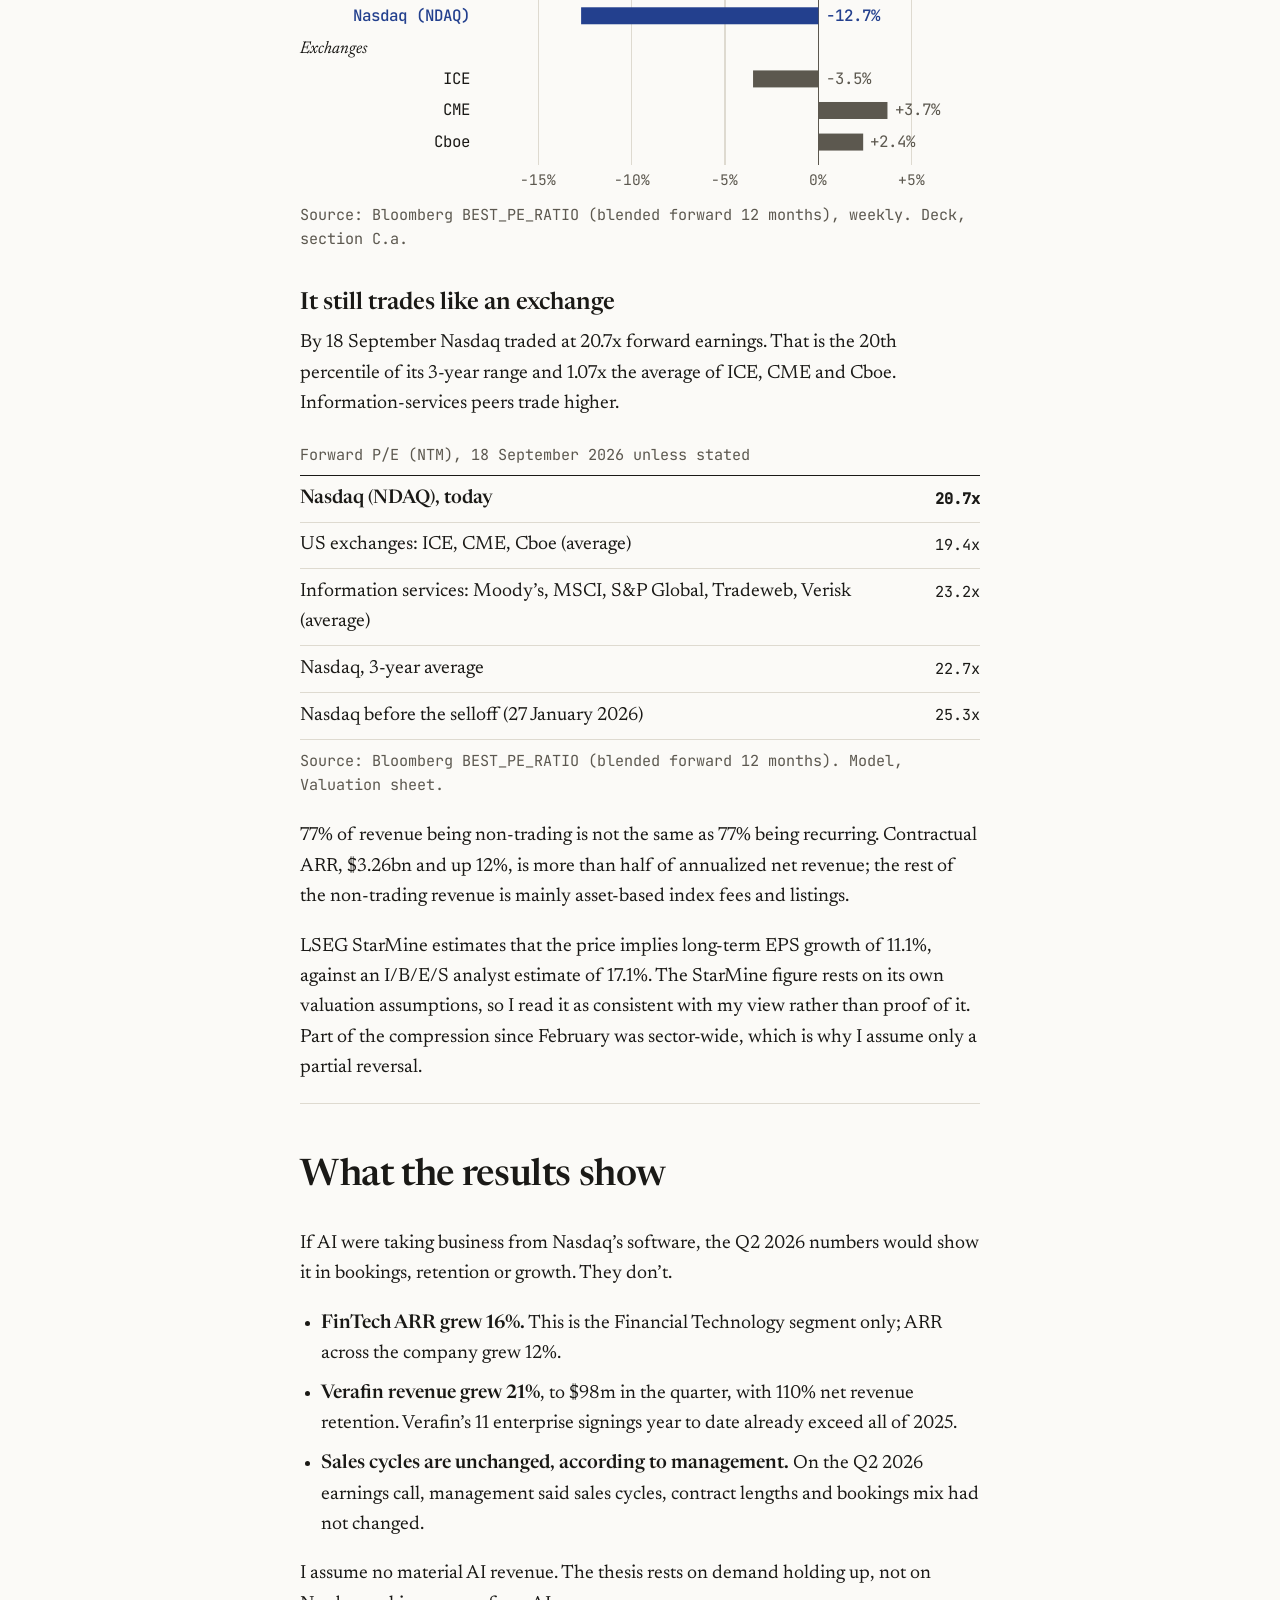
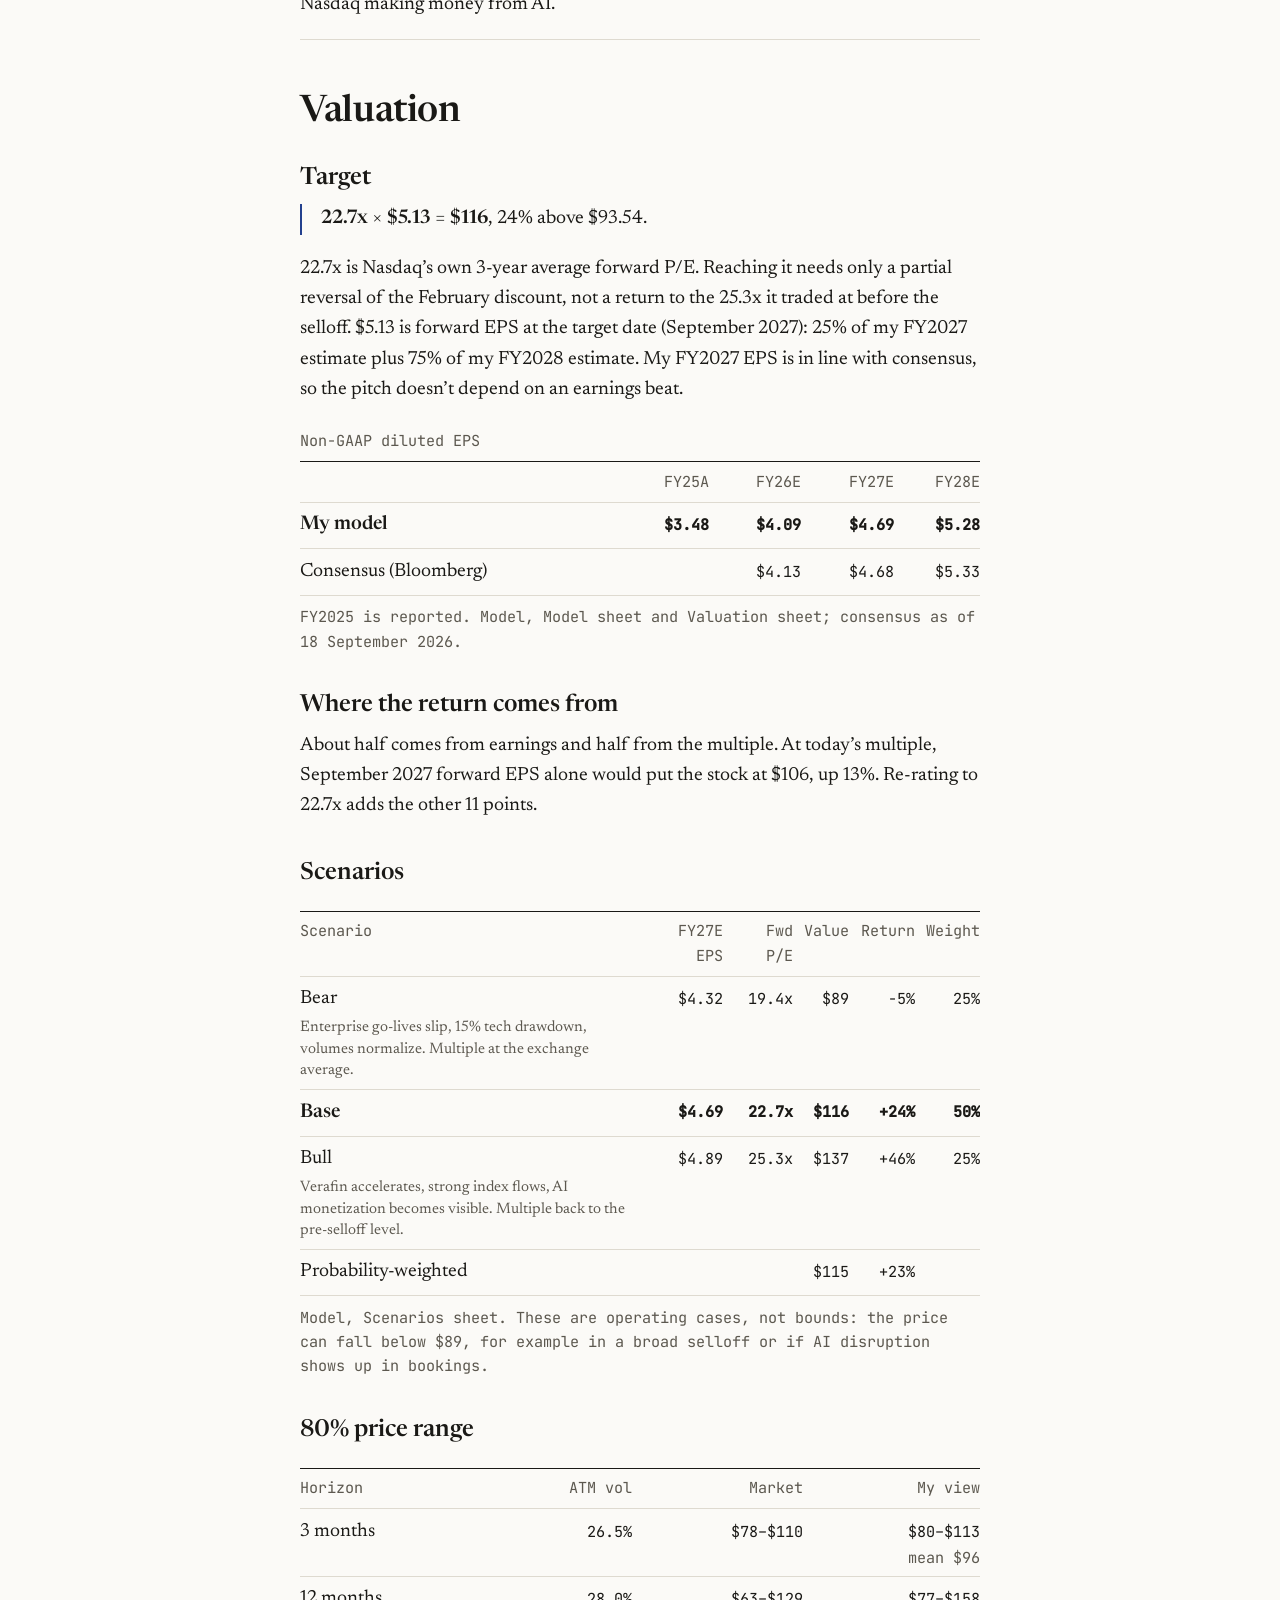
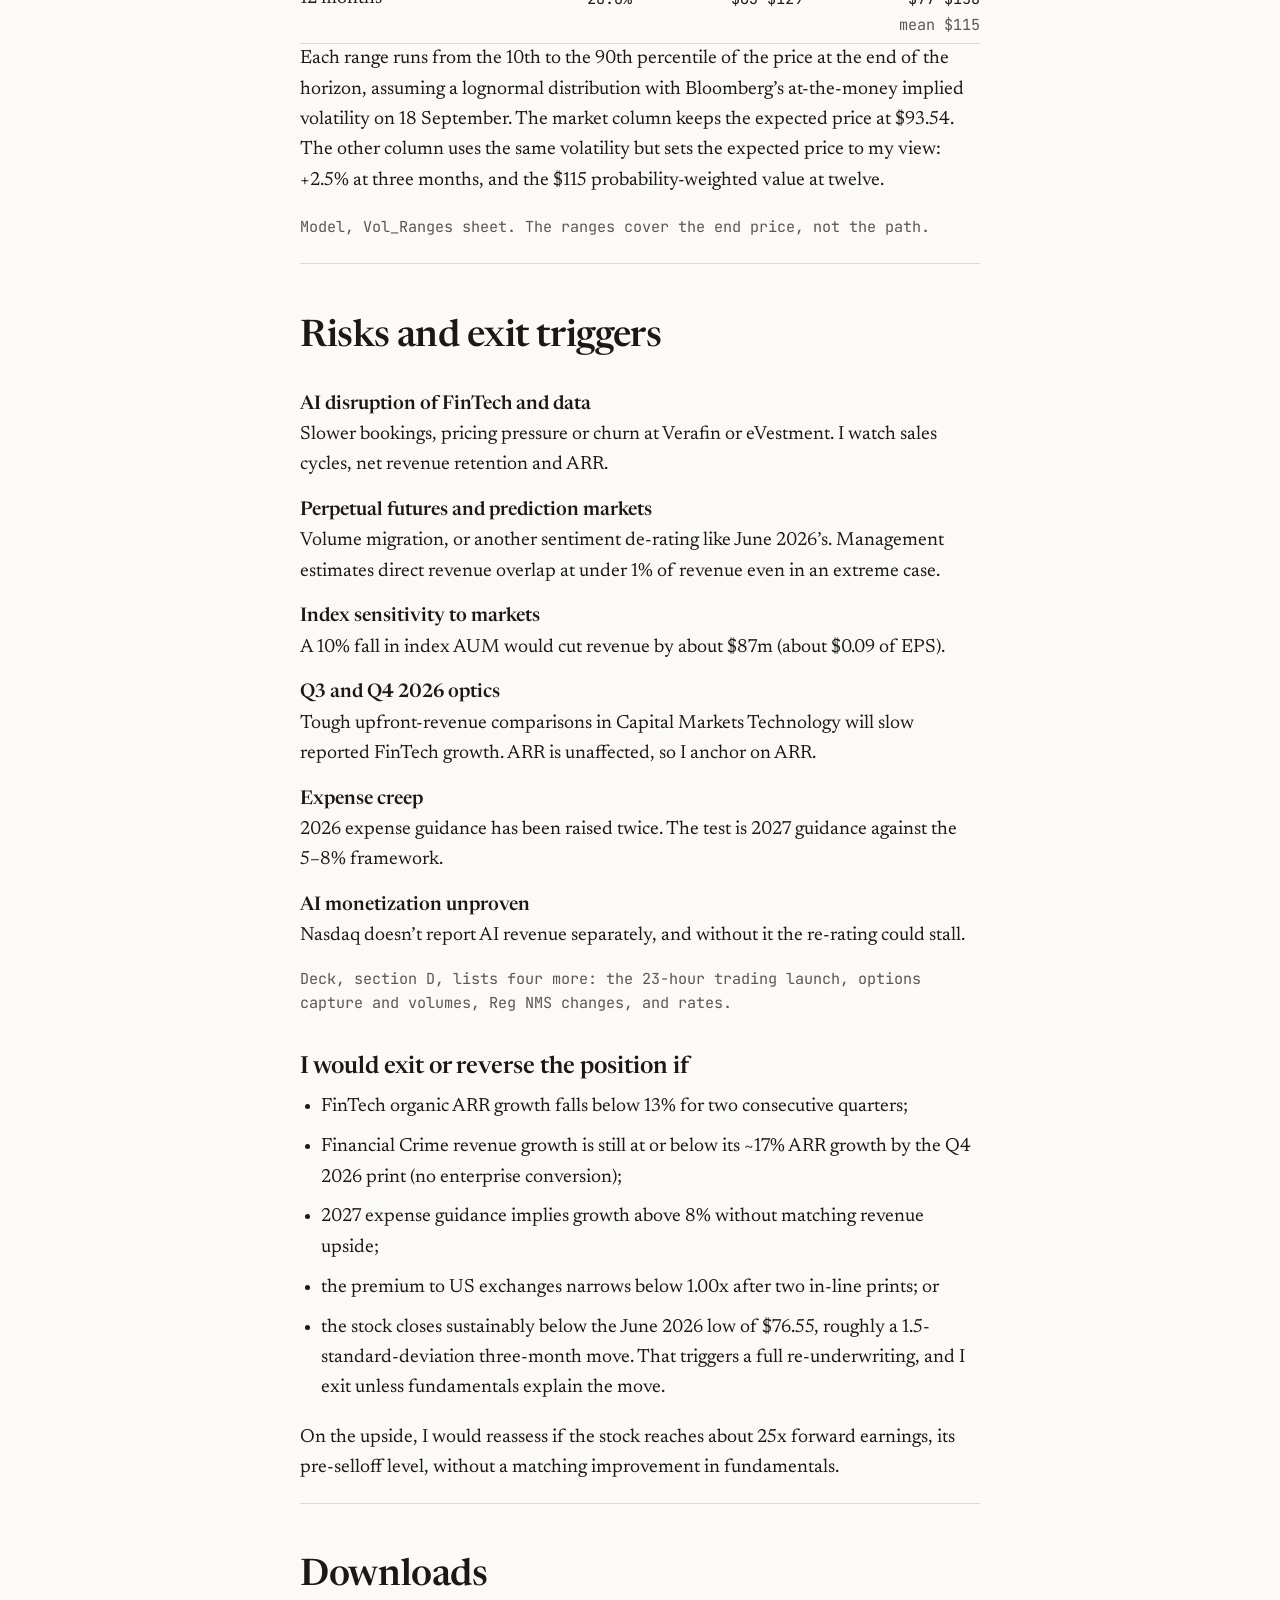
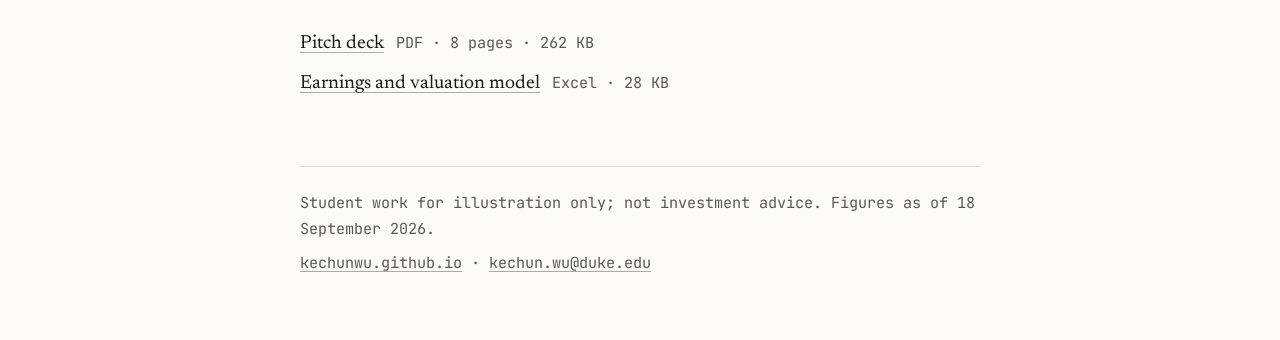
==== commit 35044513: "Fix inflows typo in the NDAQ model's Index_Driver note Index_Driver!C15 said "$1.9bn" of trailing-12" ====
--- a/pitches/ndaq/index.html
+++ b/pitches/ndaq/index.html
@@ -243,7 +243,7 @@
   <h2>Downloads</h2>
   <ul class="plain downloads">
     <li><a href="/pitches/ndaq/source/Kechun_Wu_NDAQ_Long.pdf">Pitch deck</a> <span class="meta">PDF · 8 pages · 262 KB</span></li>
-    <li><a href="/pitches/ndaq/source/Kechun_Wu_NDAQ_Model.xlsx">Earnings and valuation model</a> <span class="meta">Excel · 33 KB</span></li>
+    <li><a href="/pitches/ndaq/source/Kechun_Wu_NDAQ_Model.xlsx">Earnings and valuation model</a> <span class="meta">Excel · 28 KB</span></li>
   </ul>
 </section>
 </main>
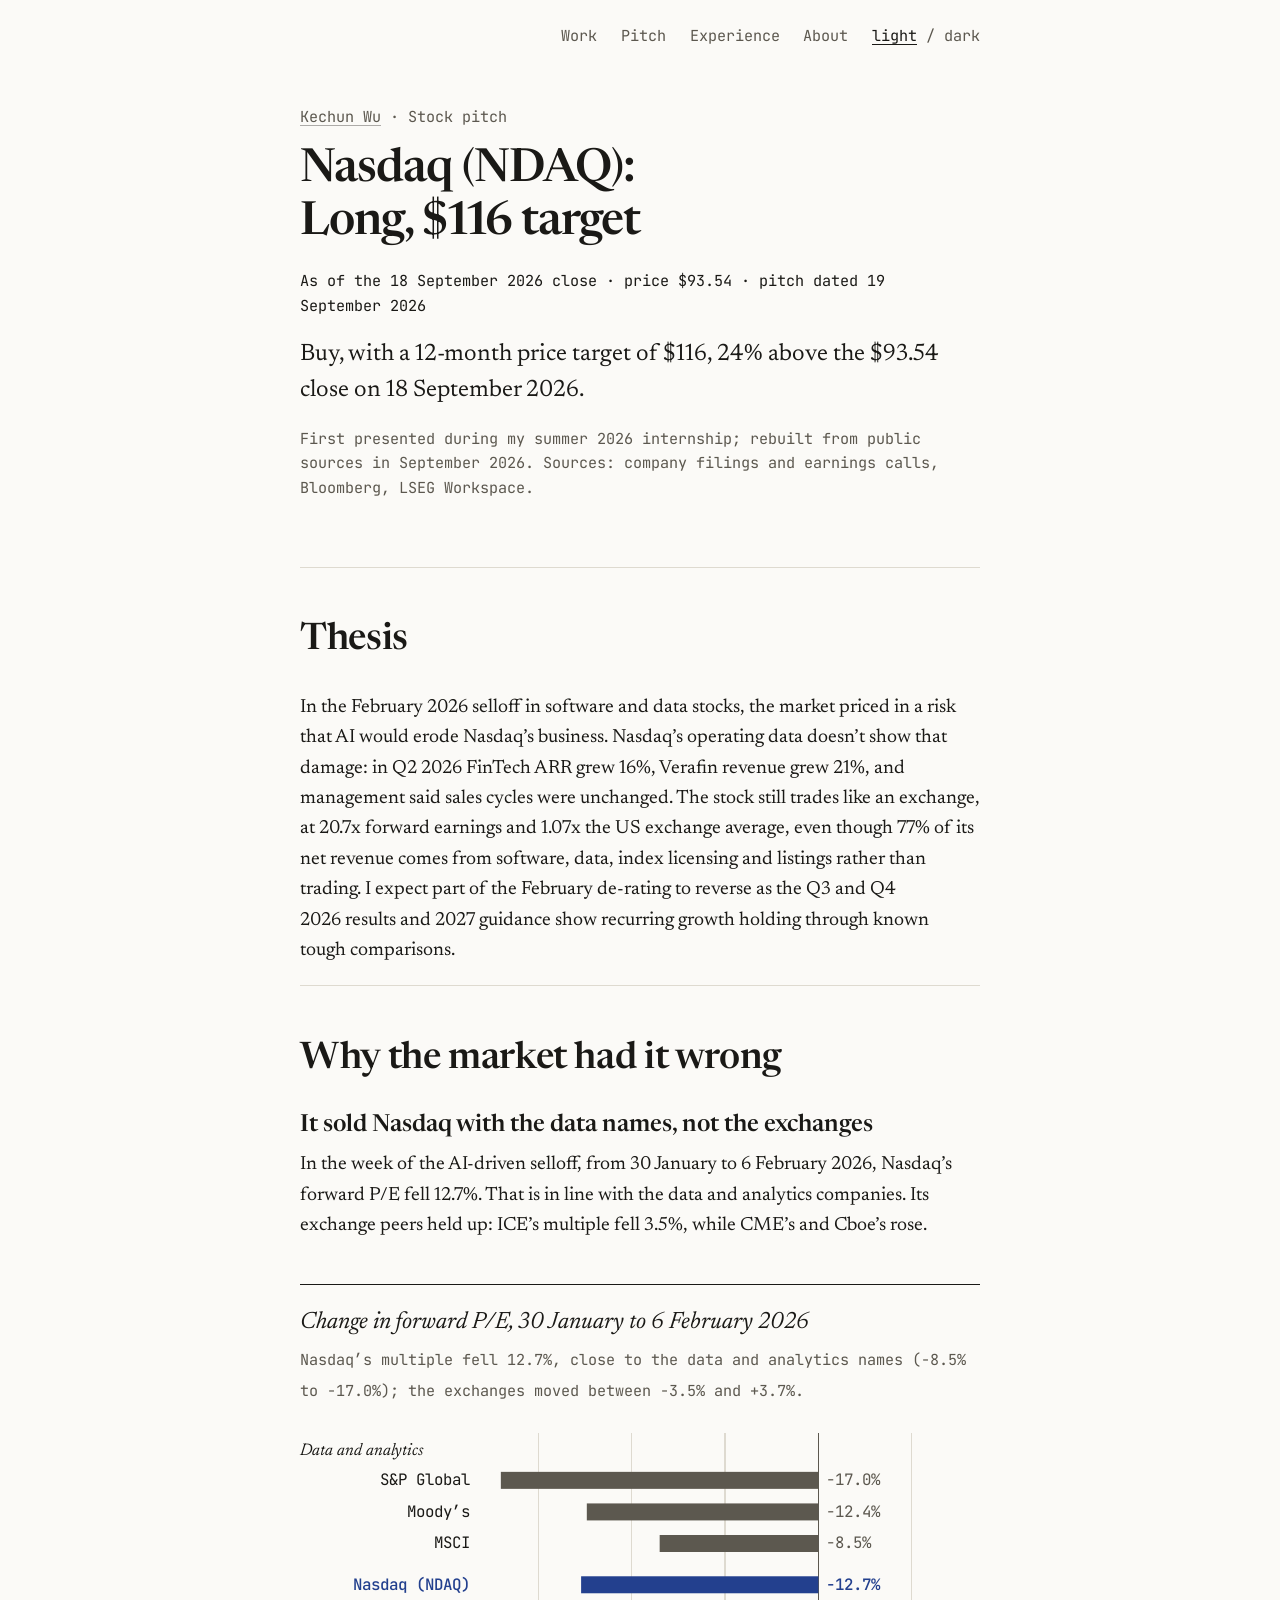
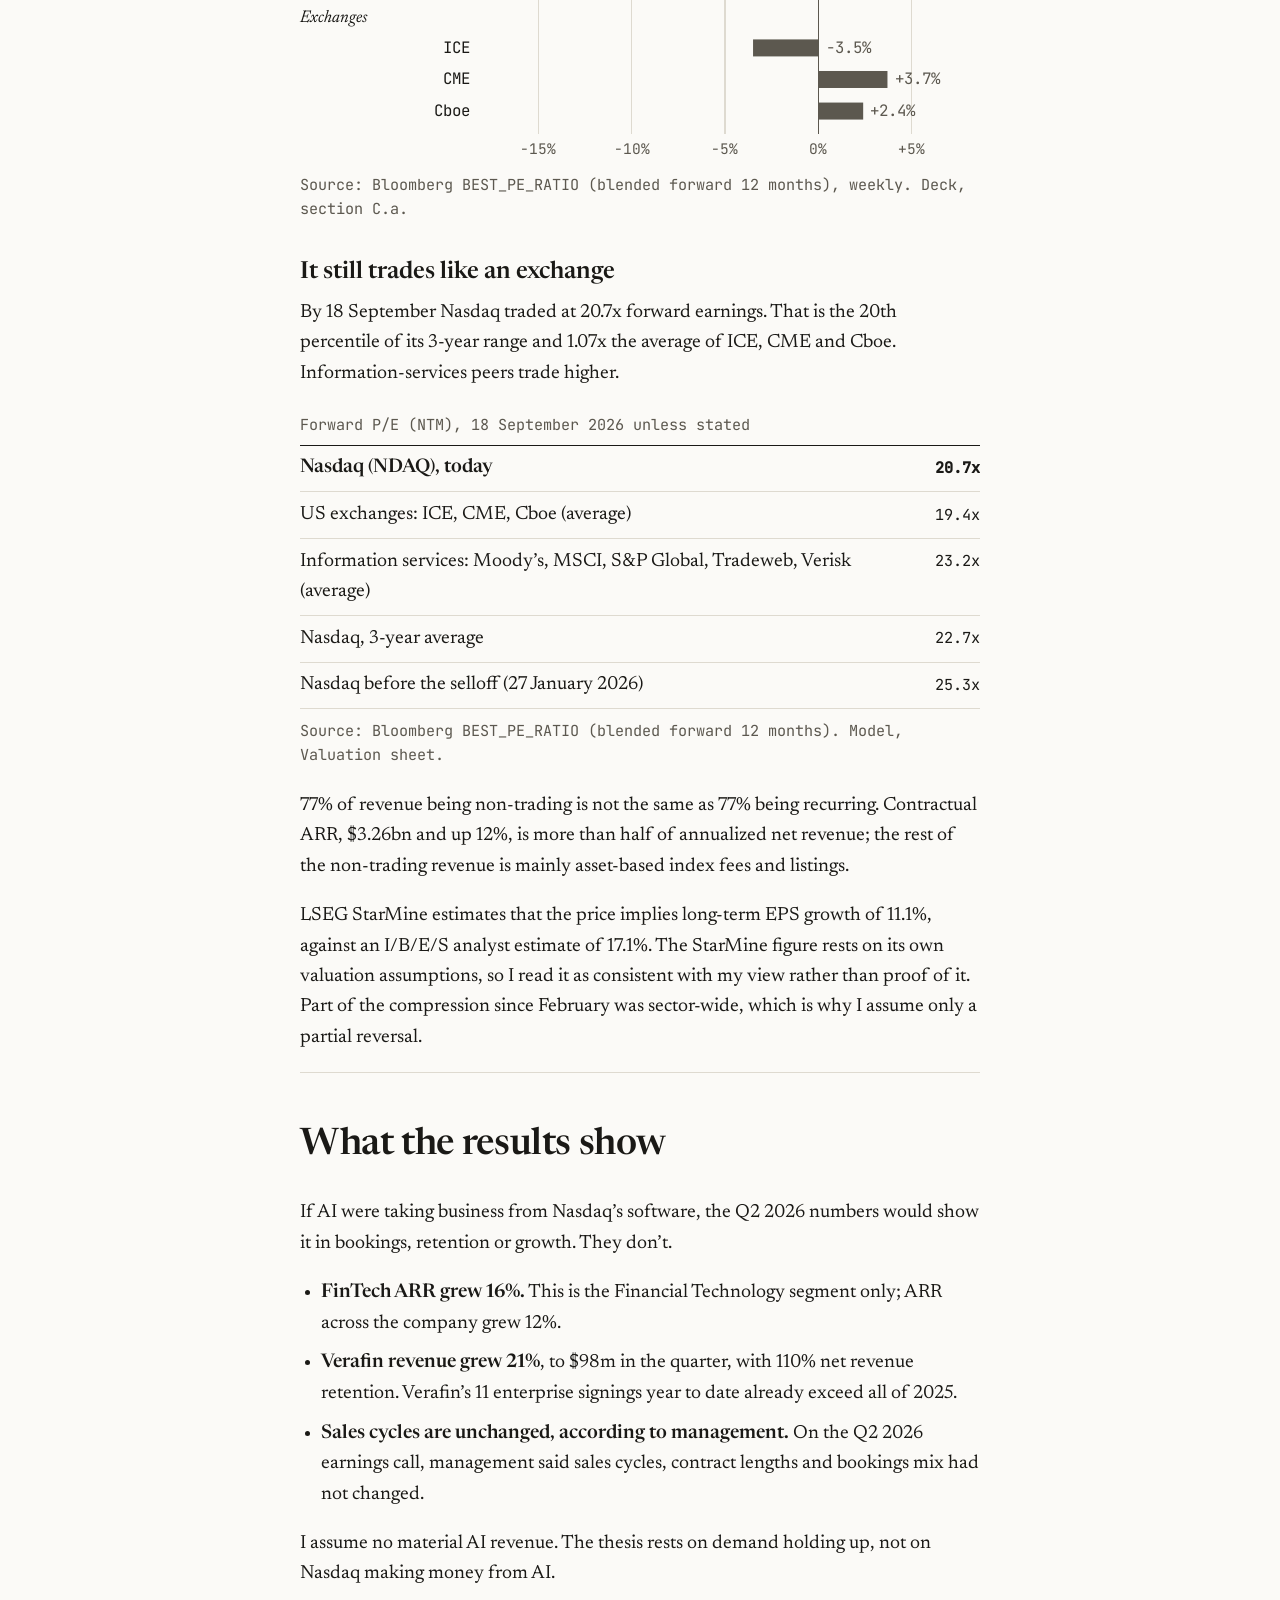
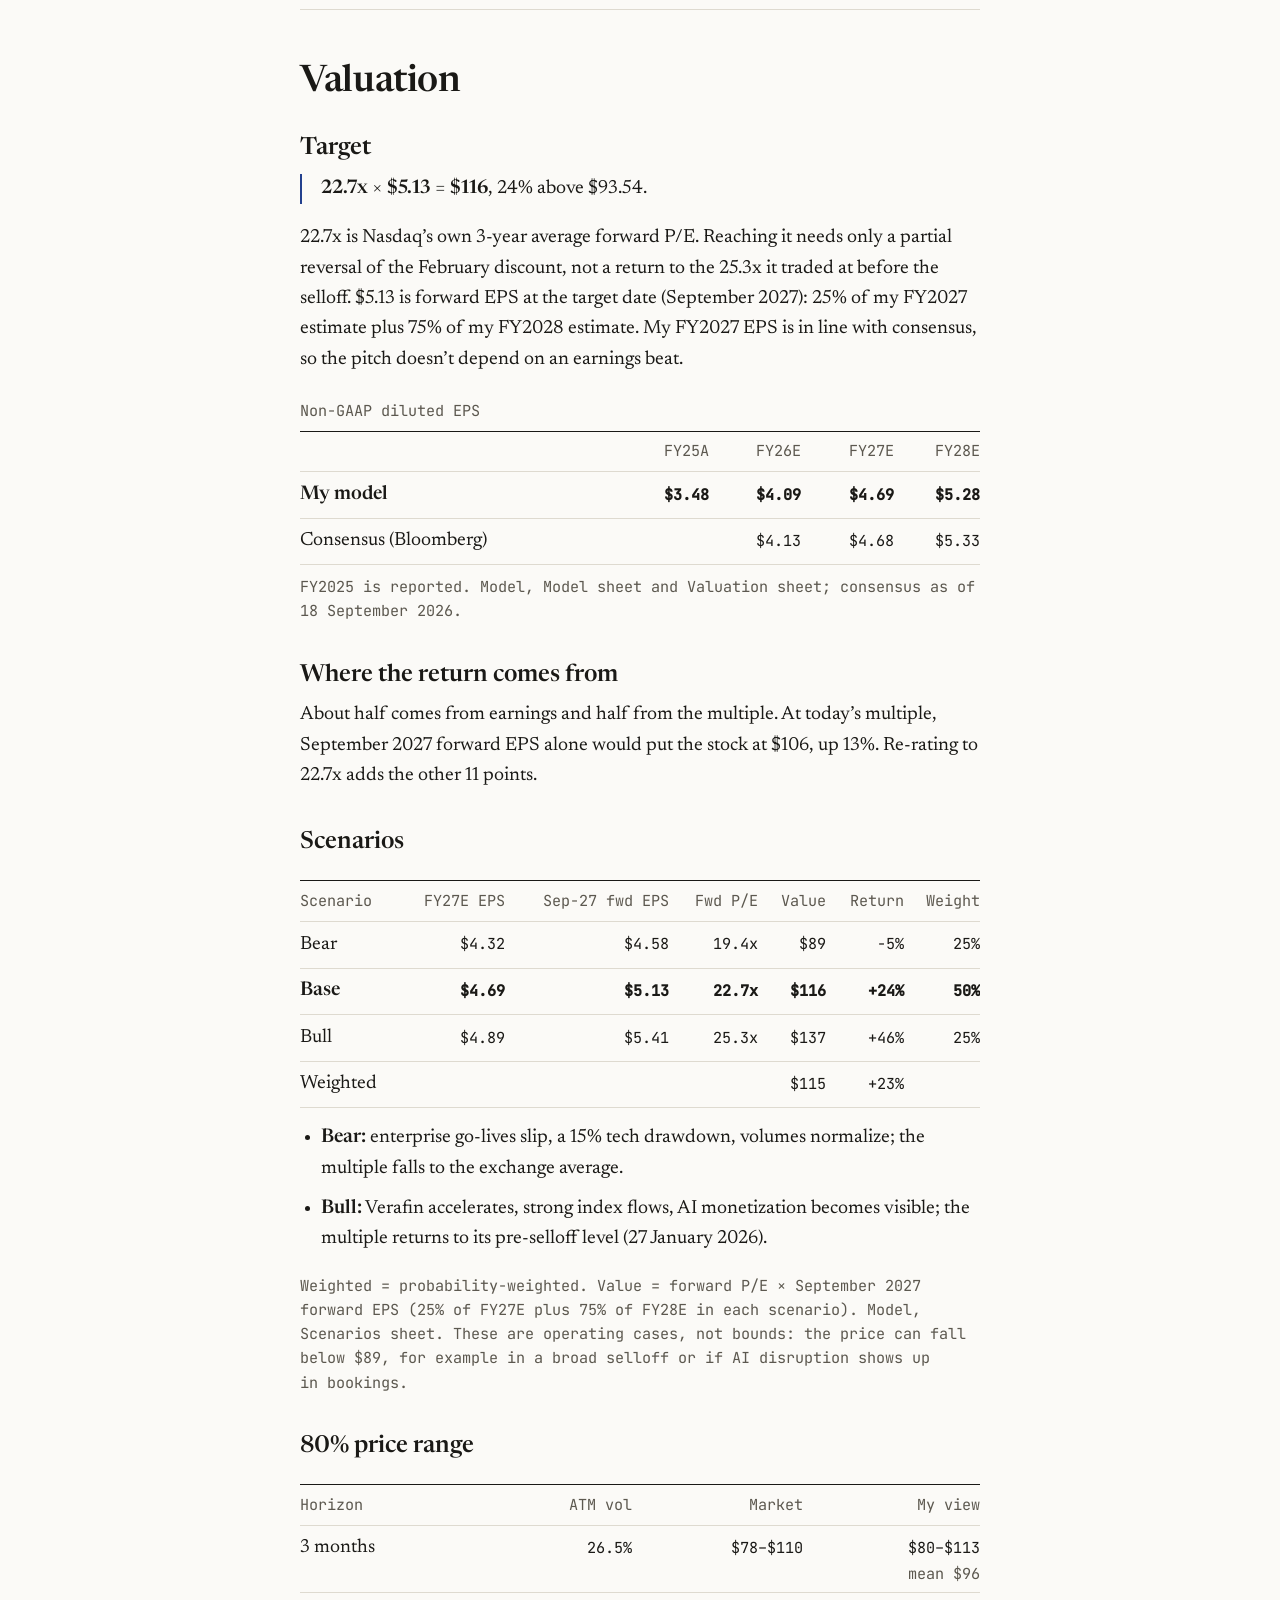
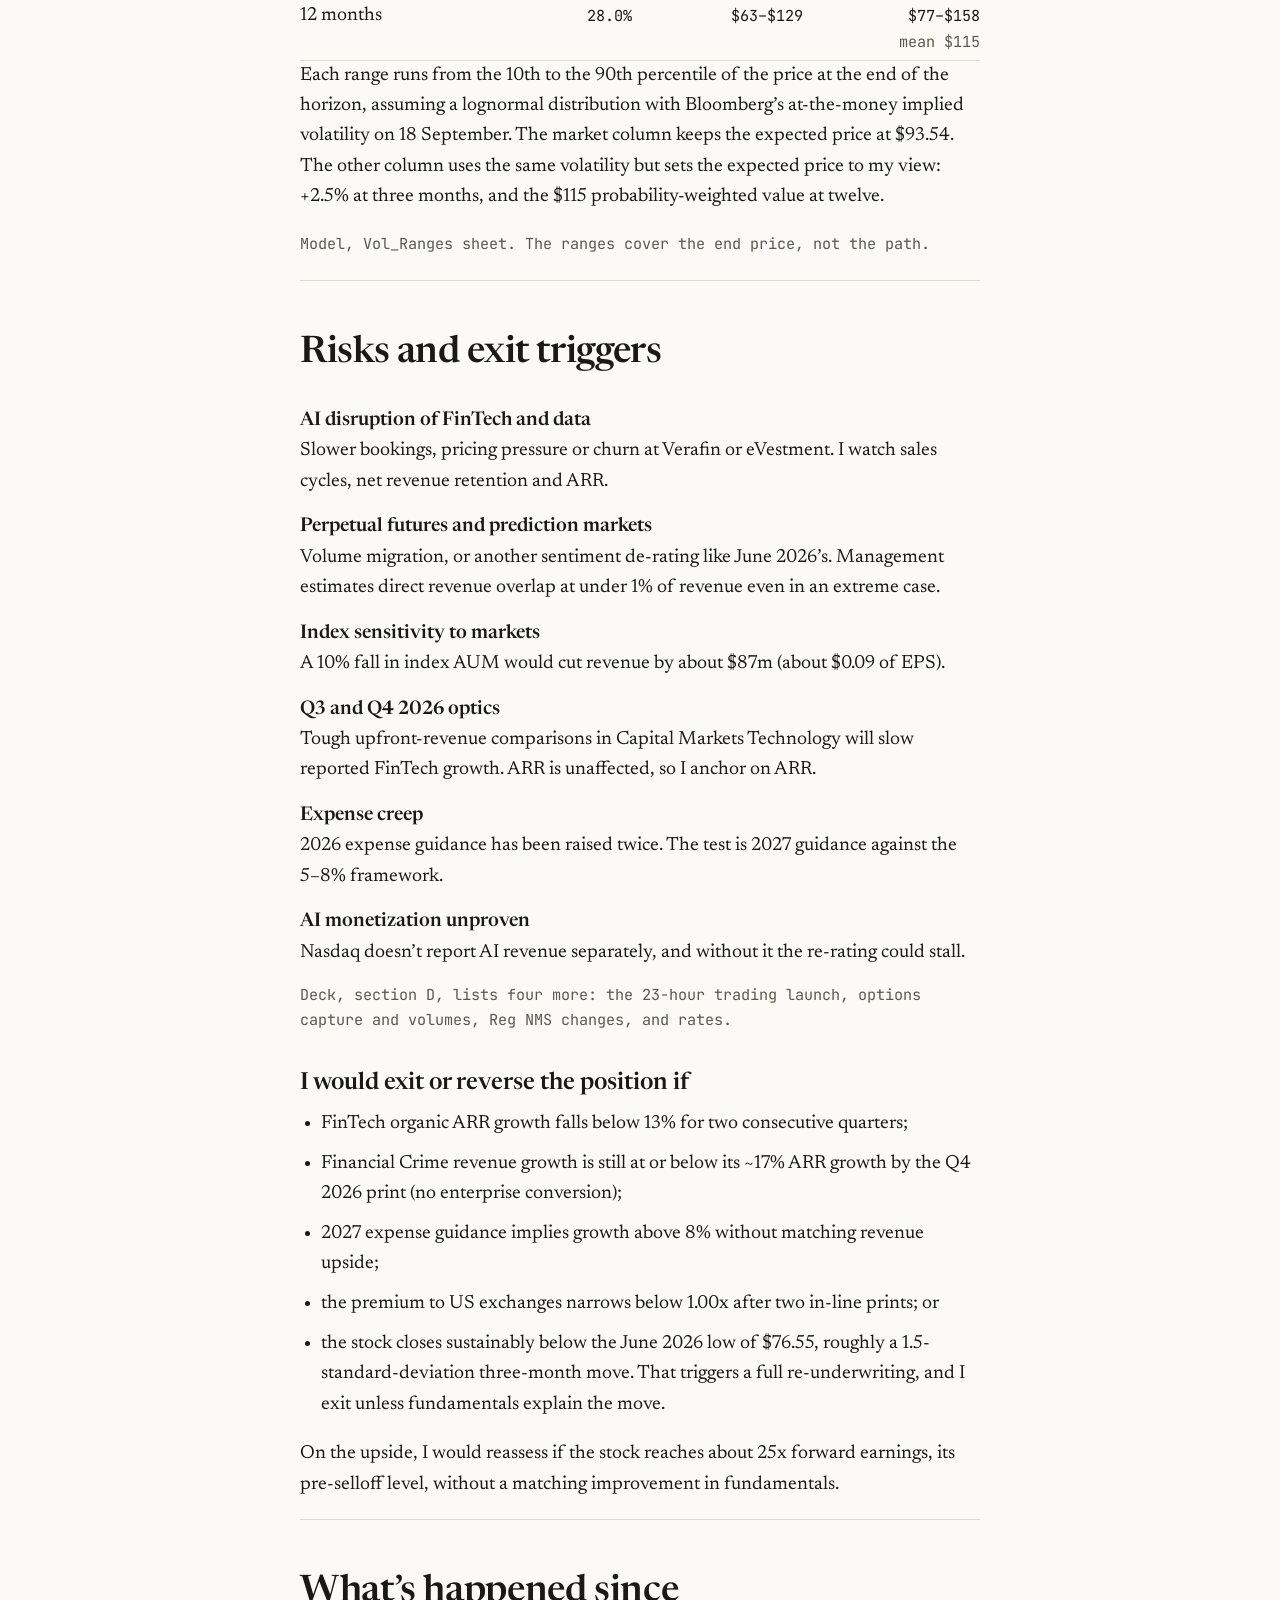
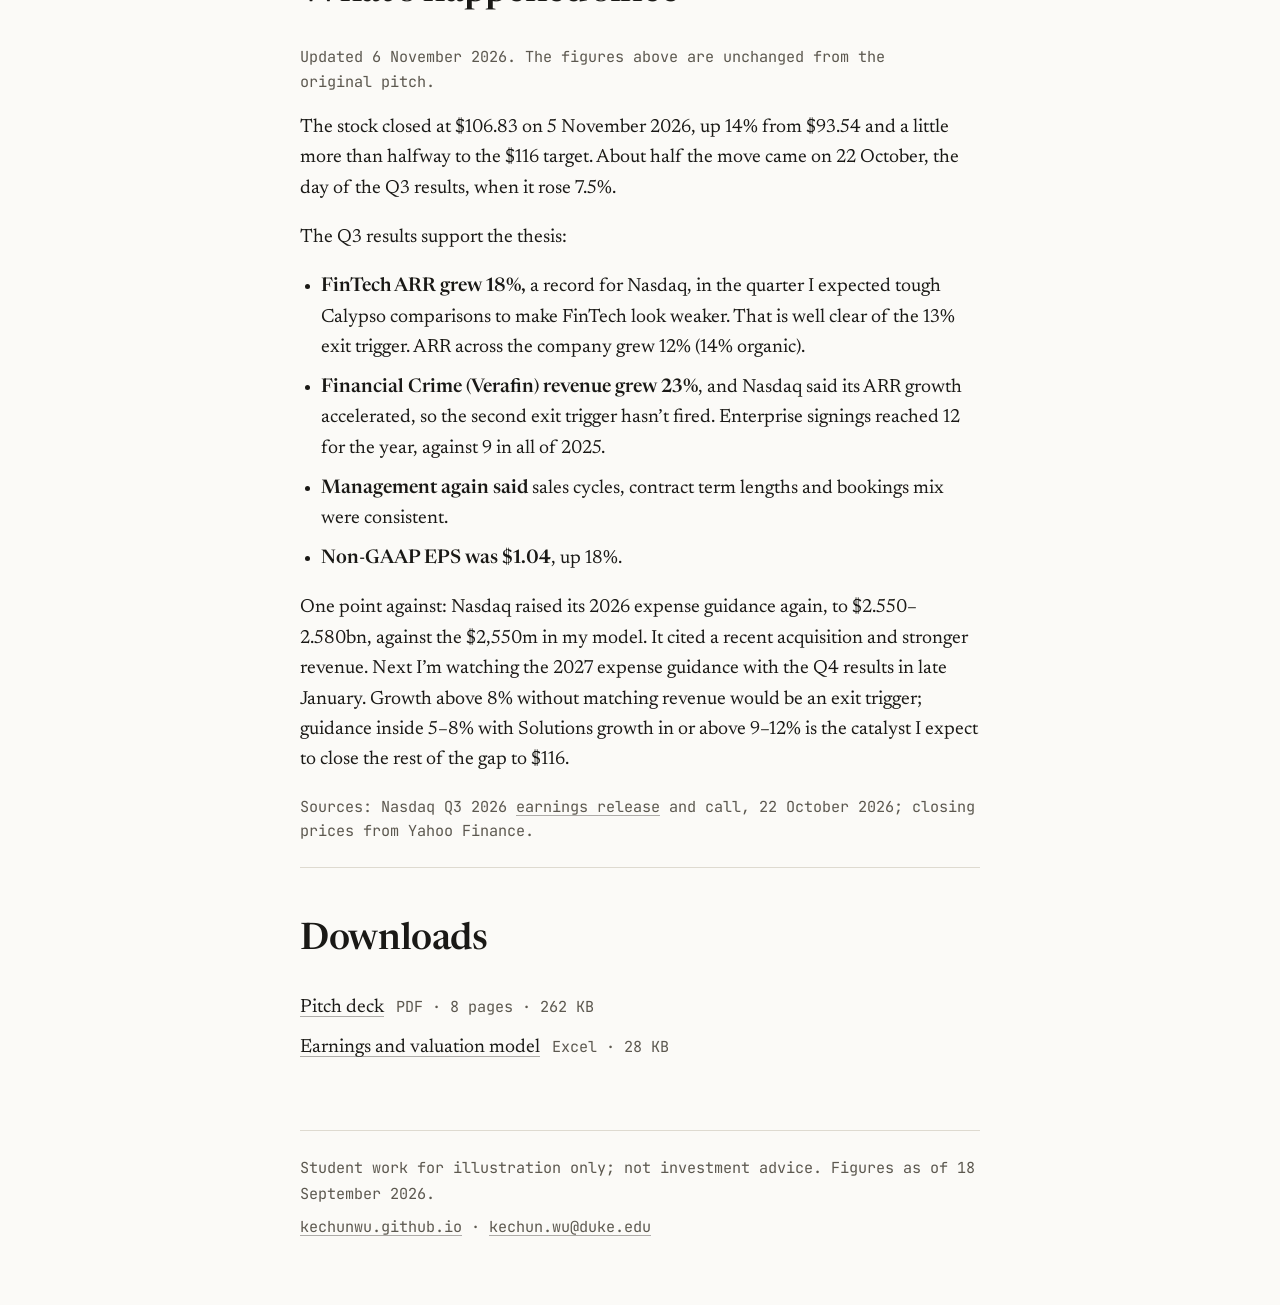
==== commit d3cf1208: "NDAQ pitch: fix scenario table, add "What's happened since" - Scenario table: add the September 2027" ====
--- a/pitches/ndaq/index.html
+++ b/pitches/ndaq/index.html
@@ -67,7 +67,7 @@
   <h2>Why the market had it wrong</h2>
 
   <h3>It sold Nasdaq with the data names, not the exchanges</h3>
-  <p>In the week of the AI-driven selloff, from 30 January to 6 February 2026, Nasdaq’s forward P/E fell 12.7%, from 24.7x to 21.6x. That is in line with the data and analytics companies. Its exchange peers held up: ICE’s multiple fell 3.5%, while CME’s and Cboe’s rose.</p>
+  <p>In the week of the AI-driven selloff, from 30 January to 6 February 2026, Nasdaq’s forward P/E fell 12.7%. That is in line with the data and analytics companies. Its exchange peers held up: ICE’s multiple fell 3.5%, while CME’s and Cboe’s rose.</p>
 
   <figure class="chart" id="drawdown">
     <figcaption class="chart-head">
@@ -173,16 +173,20 @@
   <h3>Scenarios</h3>
   <div class="table-wrap">
     <table class="num scenarios">
-      <thead><tr><th scope="col">Scenario</th><th scope="col">FY27E EPS</th><th scope="col">Fwd P/E</th><th scope="col">Value</th><th scope="col">Return</th><th scope="col">Weight</th></tr></thead>
-      <tbody>
-        <tr><th scope="row">Bear<span class="desc">Enterprise go-lives slip, 15% tech drawdown, volumes normalize. Multiple at the exchange average.</span></th><td>$4.32</td><td>19.4x</td><td>$89</td><td>−5%</td><td>25%</td></tr>
-        <tr class="key"><th scope="row">Base</th><td>$4.69</td><td>22.7x</td><td>$116</td><td>+24%</td><td>50%</td></tr>
-        <tr><th scope="row">Bull<span class="desc">Verafin accelerates, strong index flows, AI monetization becomes visible. Multiple back to the pre-selloff level.</span></th><td>$4.89</td><td>25.3x</td><td>$137</td><td>+46%</td><td>25%</td></tr>
-        <tr class="total"><th scope="row">Probability-weighted</th><td></td><td></td><td>$115</td><td>+23%</td><td></td></tr>
-      </tbody>
-    </table>
-  </div>
-  <p class="meta table-note">Model, Scenarios sheet. These are operating cases, not bounds: the price can fall below $89, for example in a broad selloff or if AI disruption shows up in bookings.</p>
+      <thead><tr><th scope="col">Scenario</th><th scope="col">FY27E EPS</th><th scope="col">Sep-27 fwd EPS</th><th scope="col">Fwd P/E</th><th scope="col">Value</th><th scope="col">Return</th><th scope="col">Weight</th></tr></thead>
+      <tbody>
+        <tr><th scope="row">Bear</th><td>$4.32</td><td>$4.58</td><td>19.4x</td><td>$89</td><td>−5%</td><td>25%</td></tr>
+        <tr class="key"><th scope="row">Base</th><td>$4.69</td><td>$5.13</td><td>22.7x</td><td>$116</td><td>+24%</td><td>50%</td></tr>
+        <tr><th scope="row">Bull</th><td>$4.89</td><td>$5.41</td><td>25.3x</td><td>$137</td><td>+46%</td><td>25%</td></tr>
+        <tr class="total"><th scope="row">Weighted</th><td></td><td></td><td></td><td>$115</td><td>+23%</td><td></td></tr>
+      </tbody>
+    </table>
+  </div>
+  <ul class="plain scen-notes">
+    <li><strong>Bear:</strong> enterprise go-lives slip, a 15% tech drawdown, volumes normalize; the multiple falls to the exchange average.</li>
+    <li><strong>Bull:</strong> Verafin accelerates, strong index flows, AI monetization becomes visible; the multiple returns to its pre-selloff level (27 January 2026).</li>
+  </ul>
+  <p class="meta table-note">Weighted = probability-weighted. Value = forward P/E × September 2027 forward EPS (25% of FY27E plus 75% of FY28E in each scenario). Model, Scenarios sheet. These are operating cases, not bounds: the price can fall below $89, for example in a broad selloff or if AI disruption shows up in bookings.</p>
 
   <h3>80% price range</h3>
   <div class="table-wrap">
@@ -229,13 +233,21 @@
 </section>
 
 <!-- ===================== 6. WHAT'S HAPPENED SINCE ===================== -->
-<!-- PLACEHOLDER for Kechun to fill in. The section is hidden until you do:
-     write the update in the <p> below (date it, e.g. "As of [date]: ..."),
-     then delete the `hidden` attribute on the <section>. Keep the figures
-     above unchanged; they are as of the 18-Sep-2026 close. -->
-<section id="since" class="section" hidden>
+<!-- Update section: the only part of this page with figures from after 18-Sep-2026.
+     Everything above stays as of the original pitch. Date each update. -->
+<section id="since" class="section">
   <h2>What’s happened since</h2>
-  <p></p>
+  <p class="meta">Updated 6 November 2026. The figures above are unchanged from the original pitch.</p>
+  <p>The stock closed at $106.83 on 5 November 2026, up 14% from $93.54 and a little more than halfway to the $116 target. About half the move came on 22 October, the day of the Q3 results, when it rose 7.5%.</p>
+  <p>The Q3 results support the thesis:</p>
+  <ul class="plain">
+    <li><strong>FinTech ARR grew 18%,</strong> a record for Nasdaq, in the quarter I expected tough Calypso comparisons to make FinTech look weaker. That is well clear of the 13% exit trigger. ARR across the company grew 12% (14% organic).</li>
+    <li><strong>Financial Crime (Verafin) revenue grew 23%</strong>, and Nasdaq said its ARR growth accelerated, so the second exit trigger hasn’t fired. Enterprise signings reached 12 for the year, against 9 in all of 2025.</li>
+    <li><strong>Management again said</strong> sales cycles, contract term lengths and bookings mix were consistent.</li>
+    <li><strong>Non-GAAP EPS was $1.04</strong>, up 18%.</li>
+  </ul>
+  <p>One point against: Nasdaq raised its 2026 expense guidance again, to $2.550–2.580bn, against the $2,550m in my model. It cited a recent acquisition and stronger revenue. Next I’m watching the 2027 expense guidance with the Q4 results in late January. Growth above 8% without matching revenue would be an exit trigger; guidance inside 5–8% with Solutions growth in or above 9–12% is the catalyst I expect to close the rest of the gap to $116.</p>
+  <p class="meta table-note">Sources: Nasdaq Q3 2026 <a href="https://www.sec.gov/Archives/edgar/data/1120193/000112019326000017/earningsrelease3q26ex-991.htm">earnings release</a> and call, 22 October 2026; closing prices from Yahoo Finance.</p>
 </section>
 
 <!-- ===================== 7. DOWNLOADS ===================== -->
--- a/assets/site.css
+++ b/assets/site.css
@@ -234,6 +234,7 @@
 .pitch tr.total th, .pitch tr.total td { border-top: 1px solid var(--ink); }
 .pitch .desc { display: block; font-size: var(--step--1); color: var(--muted); line-height: 1.4; margin-top: .15rem; max-width: 22rem; }
 .table-note { margin: .5rem 0 1.25rem; }
+.scen-notes { margin-top: .8rem; }
 
 .risks { margin: 0 0 .5rem; }
 .risks dt { font-weight: 600; }
